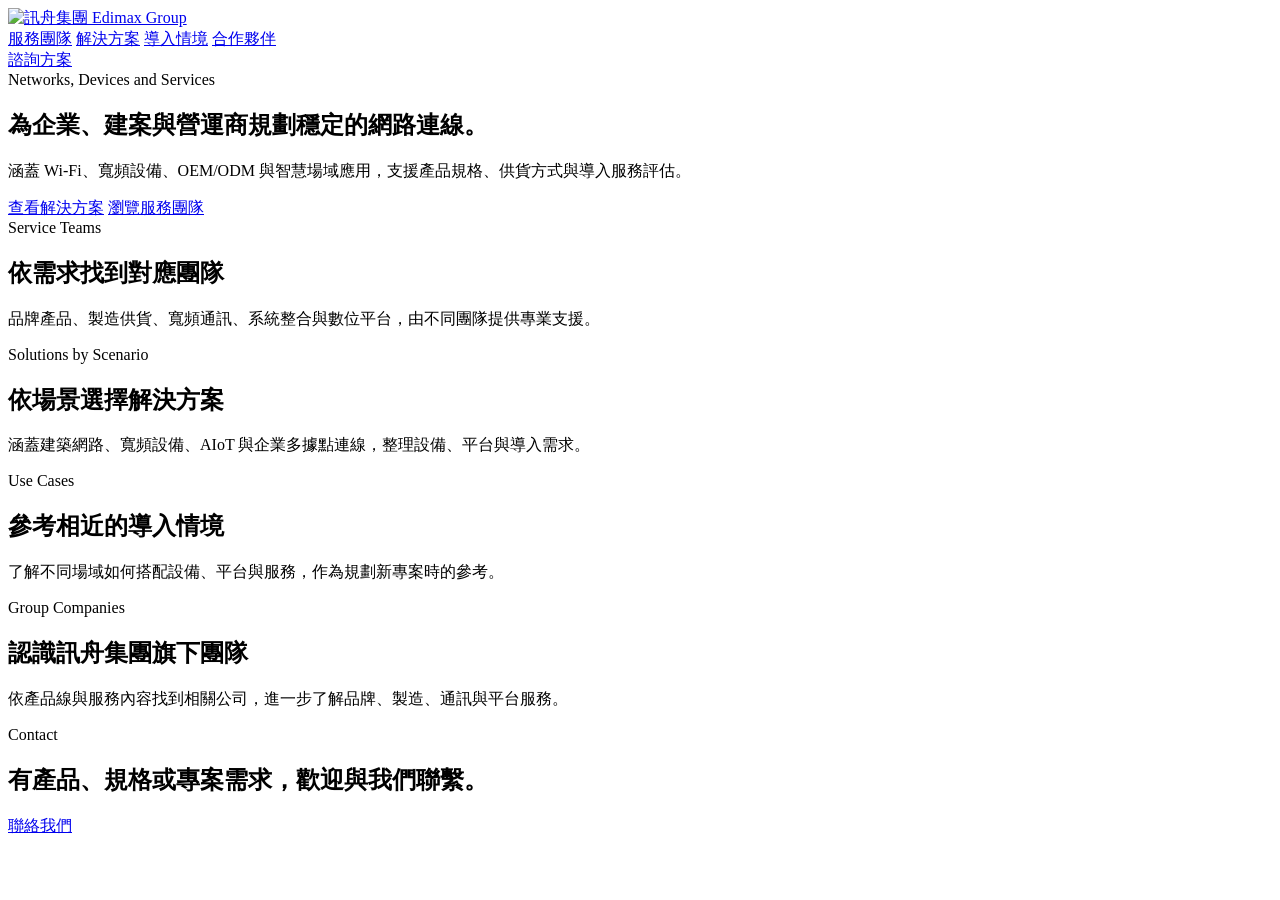
==== index.html @ 0be567de "Deploy completed group website" ====
<!doctype html>
<html lang="zh-Hant">
  <head>
    <meta charset="UTF-8" />
    <meta name="viewport" content="width=device-width, initial-scale=1.0" />
    <title>Edimax Group | 集團解決方案入口網站</title>
    <link rel="preconnect" href="https://fonts.googleapis.com" />
    <link rel="preconnect" href="https://fonts.gstatic.com" crossorigin />
    <link
      href="https://fonts.googleapis.com/css2?family=Inter:wght@400;500;600;700;800&family=Noto+Sans+TC:wght@400;500;600;700;800&display=swap"
      rel="stylesheet"
    />
    <link rel="stylesheet" href="styles.css" />
  </head>
  <body>
    <header class="site-header">
      <a class="brand" href="#top" aria-label="Edimax Group">
        <img src="logo/group logo.png" alt="訊舟集團 Edimax Group" />
      </a>
      <nav class="main-nav" aria-label="主要導覽">
        <a href="#matrix">服務團隊</a>
        <a href="#solutions">解決方案</a>
        <a href="#cases">導入情境</a>
        <a href="#companies">合作夥伴</a>
      </nav>
      <a class="header-action" href="#contact">諮詢方案</a>
    </header>
    <a class="secret-admin-link" href="admin.html" aria-label="前往後台管理系統" title="後台管理"></a>

    <main id="top">
      <section class="hero">
        <div class="hero-copy">
          <span class="eyebrow">Networks, Devices and Services</span>
          <h1>為企業、建案與營運商規劃穩定的網路連線。</h1>
          <p>
            涵蓋 Wi-Fi、寬頻設備、OEM/ODM 與智慧場域應用，支援產品規格、供貨方式與導入服務評估。
          </p>
          <div class="hero-actions">
            <a class="primary-button" href="#solutions">查看解決方案</a>
            <a class="secondary-button" href="#matrix">瀏覽服務團隊</a>
          </div>
        </div>
      </section>

      <section id="matrix" class="section">
        <div class="section-heading compact">
          <span class="eyebrow">Service Teams</span>
          <h2>依需求找到對應團隊</h2>
          <p>品牌產品、製造供貨、寬頻通訊、系統整合與數位平台，由不同團隊提供專業支援。</p>
        </div>
        <div id="companyMatrix" class="matrix-grid" aria-live="polite"></div>
      </section>

      <section id="solutions" class="section muted">
        <div class="section-heading compact">
          <span class="eyebrow">Solutions by Scenario</span>
          <h2>依場景選擇解決方案</h2>
          <p>涵蓋建築網路、寬頻設備、AIoT 與企業多據點連線，整理設備、平台與導入需求。</p>
        </div>
        <div id="solutionGrid" class="solution-grid" aria-live="polite"></div>
      </section>

      <section id="cases" class="section">
        <div class="section-heading compact">
          <span class="eyebrow">Use Cases</span>
          <h2>參考相近的導入情境</h2>
          <p>了解不同場域如何搭配設備、平台與服務，作為規劃新專案時的參考。</p>
        </div>
        <div id="caseLayout" class="case-layout" aria-live="polite"></div>
      </section>

      <section id="companies" class="section muted">
        <div class="section-heading compact">
          <span class="eyebrow">Group Companies</span>
          <h2>認識訊舟集團旗下團隊</h2>
          <p>依產品線與服務內容找到相關公司，進一步了解品牌、製造、通訊與平台服務。</p>
        </div>
        <div id="companyLinks" class="company-links" aria-live="polite"></div>
      </section>

      <section id="contact" class="contact-band">
        <div>
          <span class="eyebrow">Contact</span>
          <h2>有產品、規格或專案需求，歡迎與我們聯繫。</h2>
        </div>
        <a class="primary-button" href="mailto:contact@example.com">聯絡我們</a>
      </section>
    </main>

    <script src="cms-data.js"></script>
    <script src="cms-store.js"></script>
    <script src="script.js"></script>
  </body>
</html>
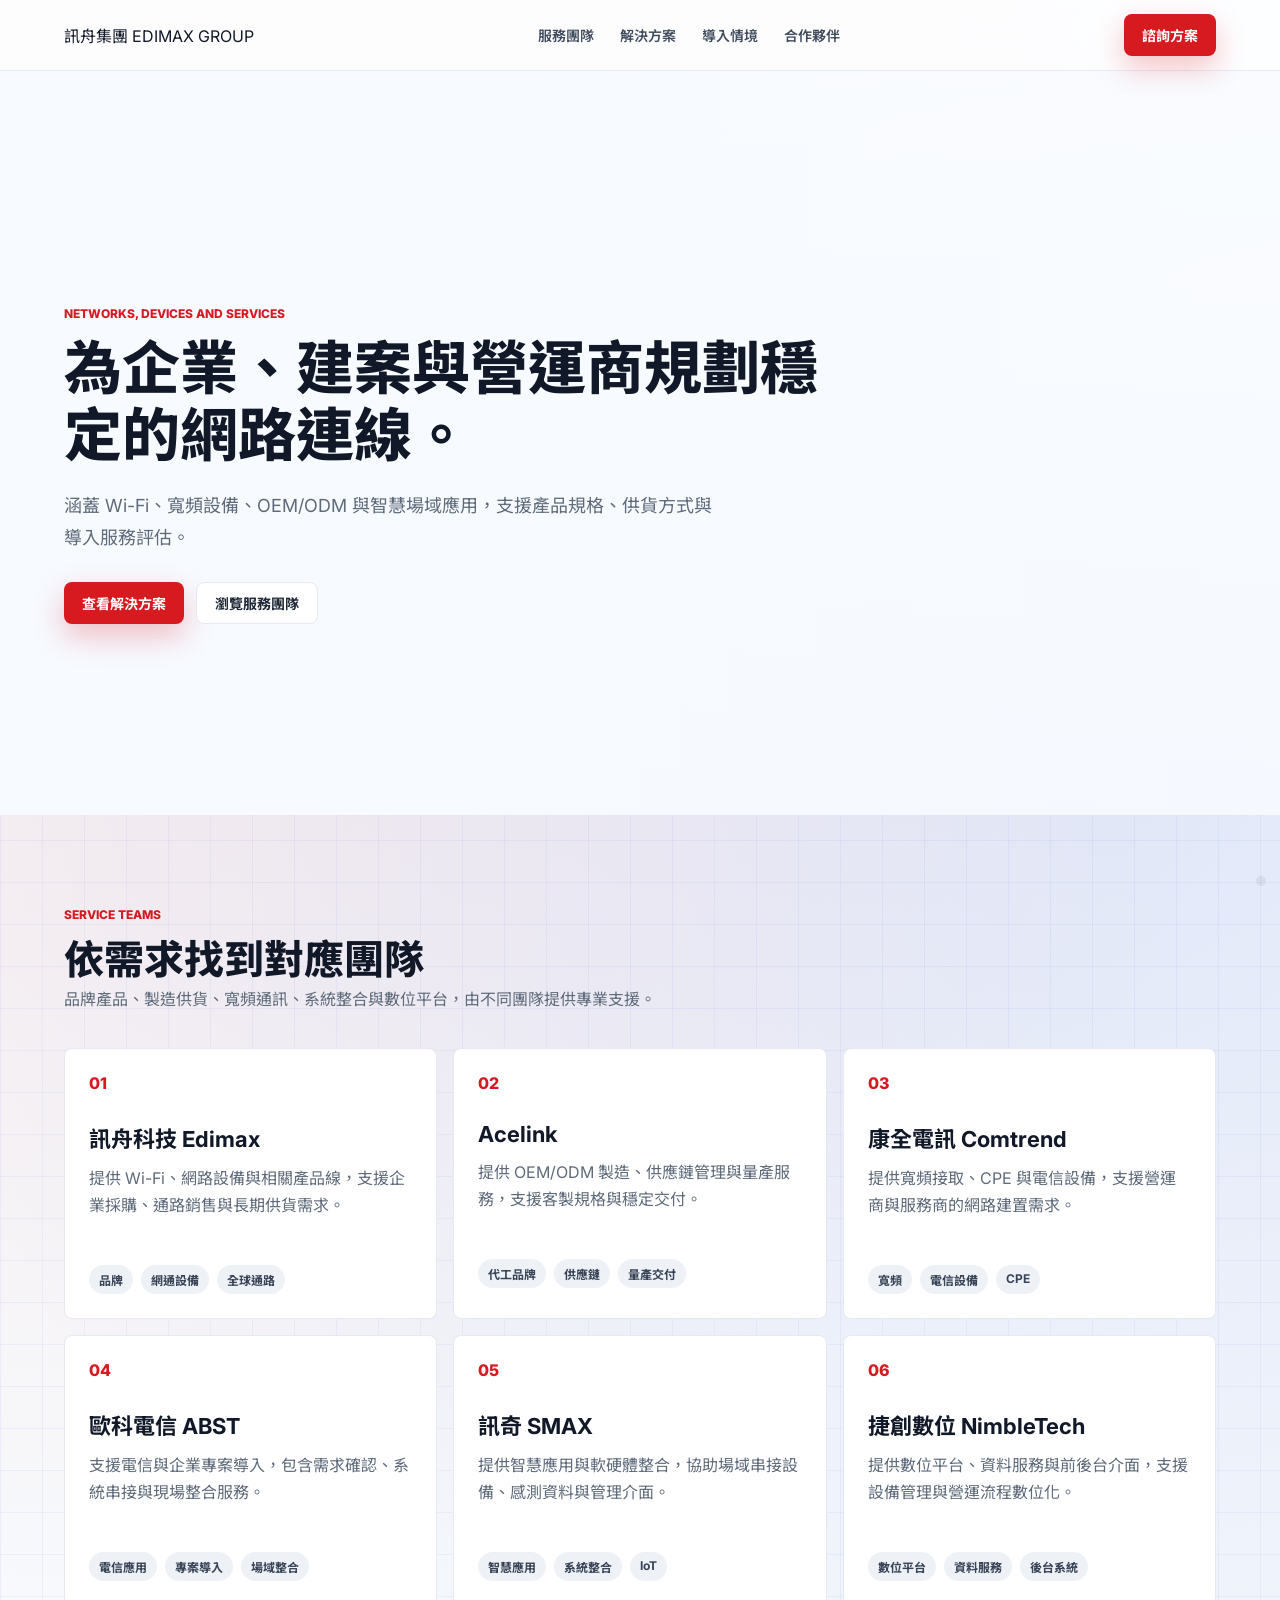
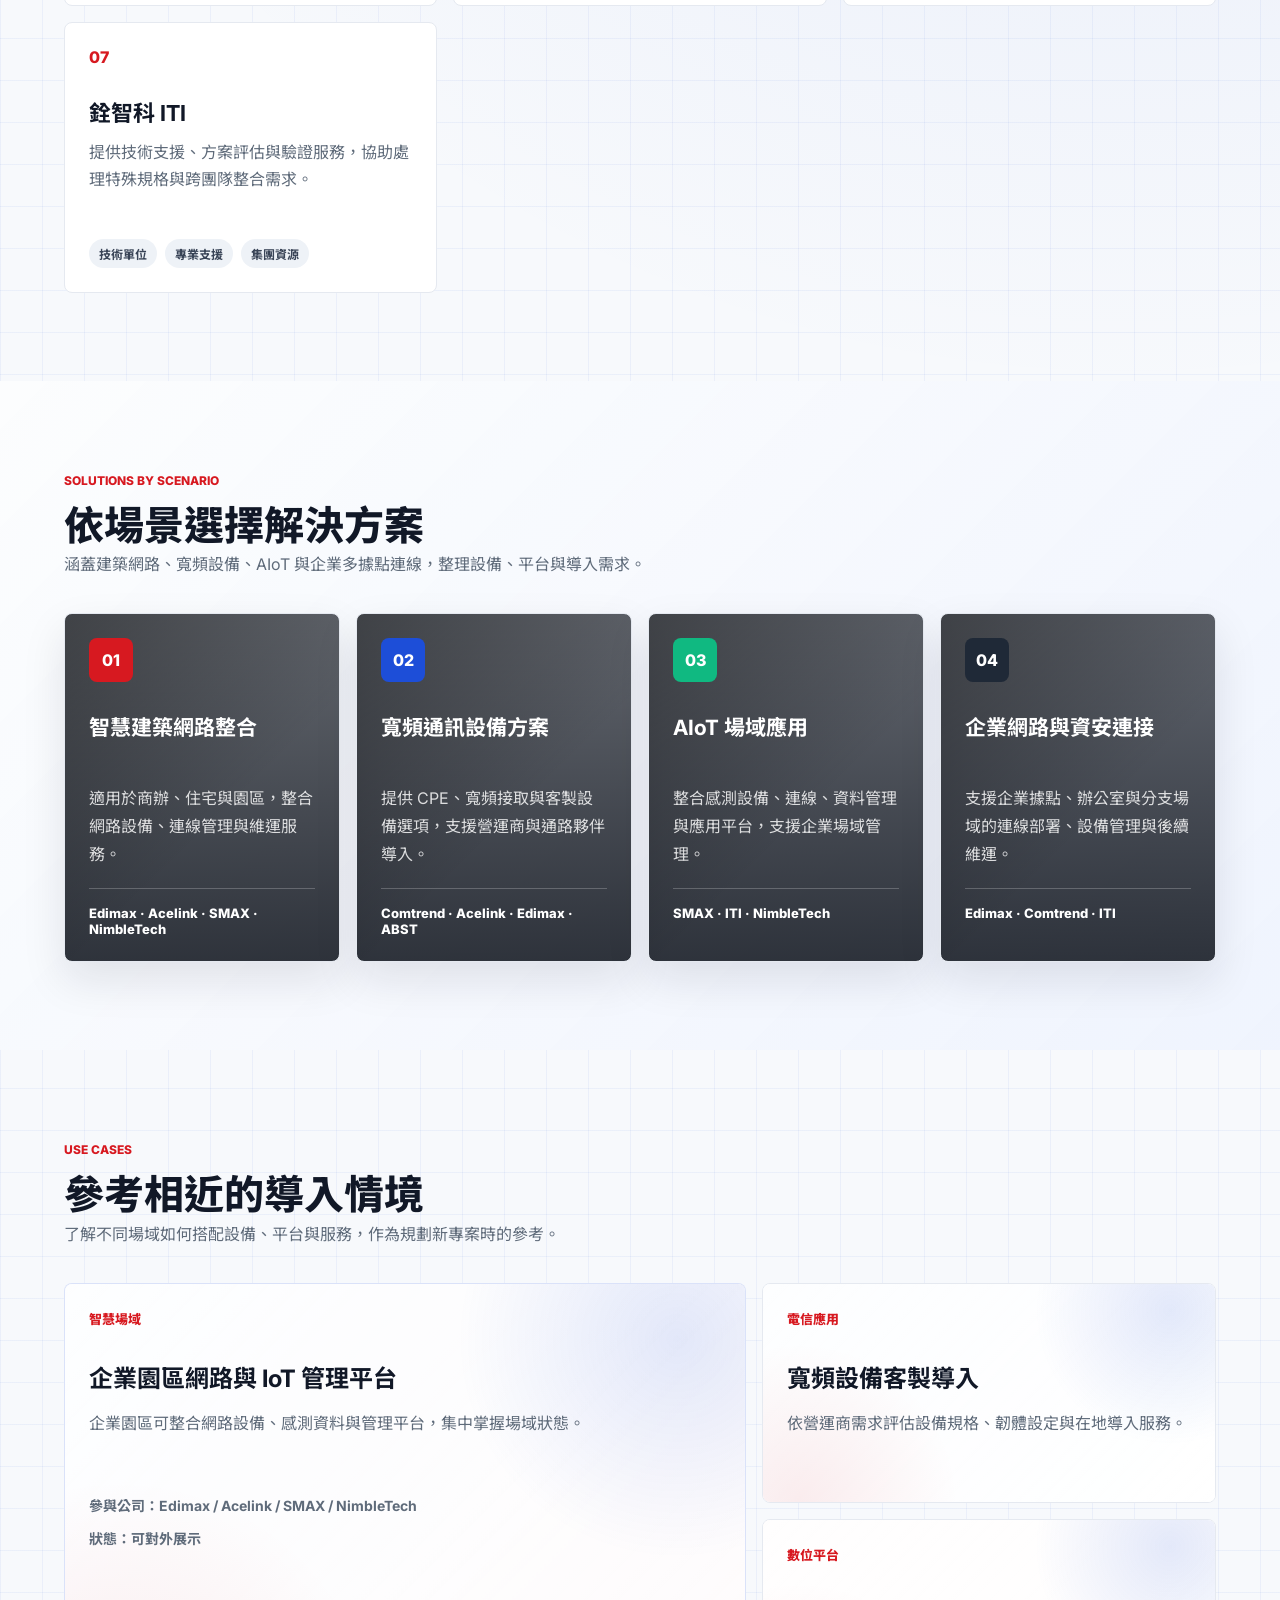
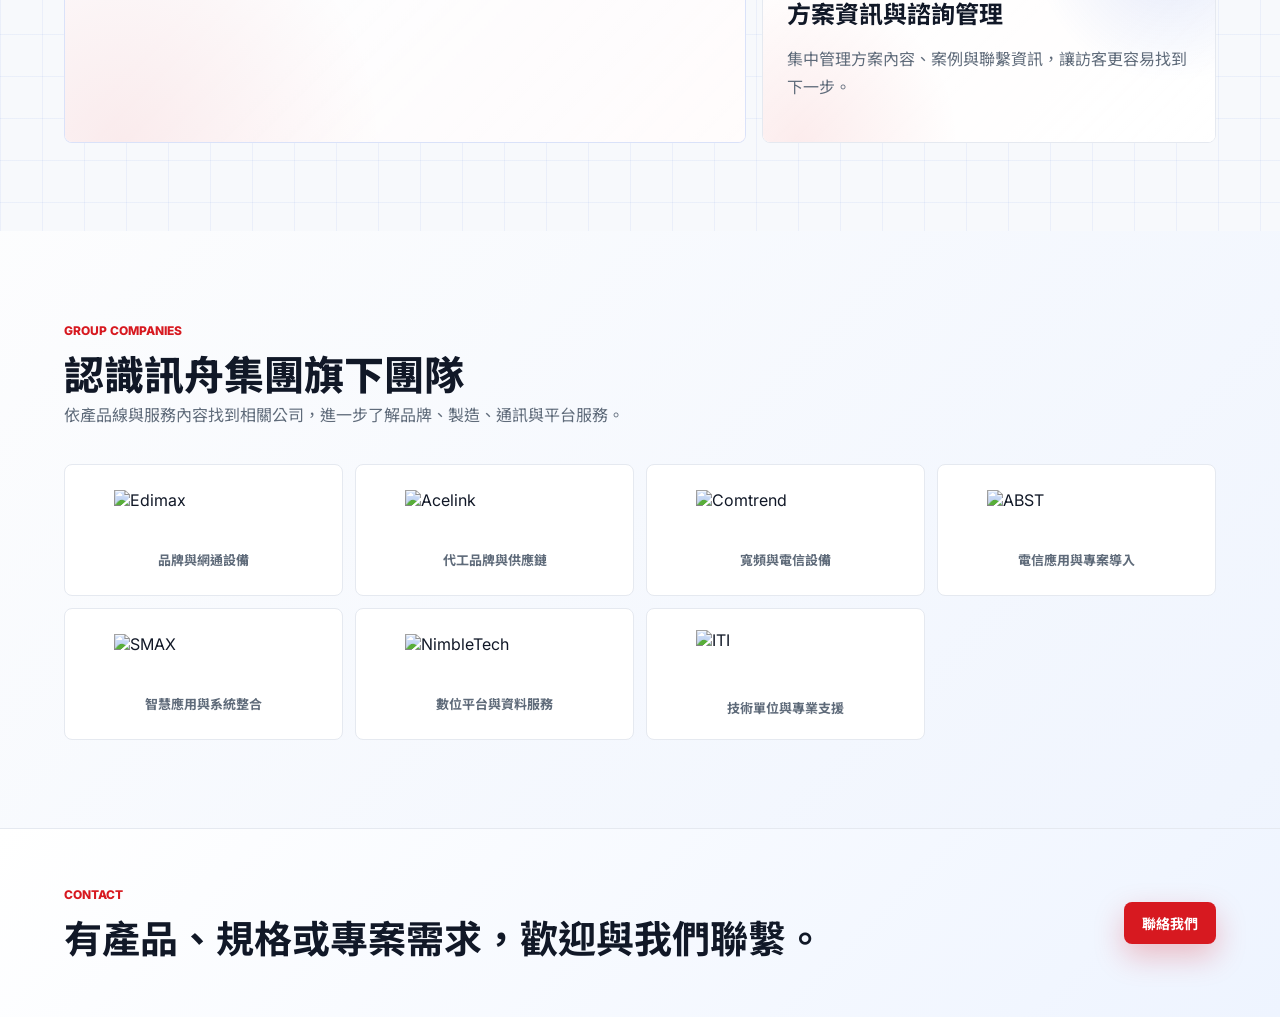
==== commit d5a84050: "Prepare static site for GitHub Pages display" ====
--- a/index.html
+++ b/index.html
@@ -15,7 +15,8 @@
   <body>
     <header class="site-header">
       <a class="brand" href="#top" aria-label="Edimax Group">
-        <img src="logo/group logo.png" alt="訊舟集團 Edimax Group" />
+        <span class="brand-mark">訊舟集團</span>
+        <span class="brand-submark">EDIMAX GROUP</span>
       </a>
       <nav class="main-nav" aria-label="主要導覽">
         <a href="#matrix">服務團隊</a>
--- a/styles.css
+++ b/styles.css
@@ -0,0 +1 @@
+:root{--brand-red:#d71920;--brand-red-dark:#a40f18;--ink:#111827;--muted:#5f6b7a;--line:#e5e9f0;--soft:#f5f7fa;--blue:#1d4ed8;--green:#10b981;--panel:#fff;--deep:#1f2937;--shadow:0 20px 60px rgba(17,24,39,.08);--grid-line:rgba(29,78,216,.055);--hero-image:linear-gradient(135deg,#eff6ff,#fff)}*{box-sizing:border-box}html{scroll-behavior:smooth}body{margin:0;color:var(--ink);background:linear-gradient(var(--grid-line) 1px,transparent 1px),linear-gradient(90deg,var(--grid-line) 1px,transparent 1px),radial-gradient(circle at 10% 10%,rgba(215,25,32,.08),transparent 30%),radial-gradient(circle at 88% 18%,rgba(29,78,216,.1),transparent 34%),#f7f9fc;background-size:42px 42px,42px 42px,auto,auto,auto;font-family:Inter,"Noto Sans TC",sans-serif;letter-spacing:0}a{color:inherit;text-decoration:none}.site-header{position:sticky;top:0;z-index:20;display:grid;grid-template-columns:auto 1fr auto;gap:28px;align-items:center;padding:14px clamp(20px,5vw,72px);border-bottom:1px solid rgba(229,233,240,.9);background:rgba(255,255,255,.88);backdrop-filter:blur(18px)}.brand img{display:block;width:180px;height:54px;object-fit:contain;object-position:left center}.main-nav{display:flex;justify-content:center;gap:26px;font-size:14px;font-weight:600;color:#3f4b5c}.main-nav a{padding:8px 0}.main-nav a:hover{color:var(--brand-red)}.header-action,.primary-button,.secondary-button{display:inline-flex;align-items:center;justify-content:center;min-height:42px;padding:0 18px;border-radius:8px;font-weight:700;font-size:14px;white-space:nowrap}.header-action,.primary-button{color:#fff;background:var(--brand-red);box-shadow:0 12px 30px rgba(215,25,32,.26)}.secondary-button{color:var(--deep);border:1px solid var(--line);background:#fff}.secret-admin-link{position:fixed;right:14px;bottom:14px;z-index:30;width:10px;height:10px;border-radius:50%;background:rgba(95,107,122,.24);opacity:.45}.secret-admin-link:hover,.secret-admin-link:focus-visible{background:var(--brand-red);opacity:1;transform:scale(1.7)}.hero{position:relative;isolation:isolate;overflow:hidden;display:grid;grid-template-columns:minmax(0,1fr);align-items:center;min-height:calc(92vh - 84px);padding:clamp(50px,7vw,88px) clamp(20px,5vw,72px) 48px;background:linear-gradient(90deg,rgba(247,250,255,.98) 0%,rgba(247,250,255,.94) 46%,rgba(247,250,255,.78) 72%,rgba(247,250,255,.66) 100%),linear-gradient(180deg,rgba(255,255,255,.84) 0%,rgba(238,246,255,.78) 100%),var(--hero-image);background-position:center;background-size:cover}.hero-copy{max-width:760px}.eyebrow{display:inline-flex;margin-bottom:14px;color:var(--brand-red);font-size:12px;font-weight:800;text-transform:uppercase}h1,h2,h3,p{margin-top:0}h1{max-width:760px;margin-bottom:20px;font-size:clamp(36px,4.8vw,58px);line-height:1.16;font-weight:800}.hero p{max-width:660px;margin-bottom:28px;color:var(--muted);font-size:18px;line-height:1.78}.hero-actions{display:flex;flex-wrap:wrap;gap:12px}.section{padding:88px clamp(20px,5vw,72px)}.section.muted{background:linear-gradient(135deg,rgba(255,255,255,.72),rgba(238,244,255,.8)),var(--soft)}.section-heading{margin-bottom:34px}.section-heading.compact{max-width:760px}.section-heading h2{margin-bottom:0;font-size:clamp(28px,3.2vw,40px);line-height:1.22;font-weight:800}.section-heading p{margin-bottom:0;color:var(--muted);font-size:16px;line-height:1.8}.matrix-grid{display:grid;grid-template-columns:repeat(3,minmax(0,1fr));gap:16px}.company-card,.solution-card,.case-card{border:1px solid var(--line);border-radius:8px;background:var(--panel)}.company-card{min-height:265px;padding:24px}.company-index{display:block;margin-bottom:28px;color:var(--brand-red);font-weight:800}.company-card h3{margin-bottom:12px;font-size:22px}.company-card p{min-height:84px;color:var(--muted);line-height:1.7}.tag-row{display:flex;flex-wrap:wrap;gap:8px}.tag-row span{padding:6px 10px;border-radius:999px;color:#394457;background:#eef2f7;font-size:12px;font-weight:700}.solution-grid{display:grid;grid-template-columns:repeat(4,minmax(0,1fr));gap:16px;margin-top:32px}.solution-card{position:relative;isolation:isolate;overflow:hidden;min-height:300px;padding:24px;color:#fff;background:linear-gradient(180deg,rgba(8,13,22,.62),rgba(8,13,22,.84)),var(--solution-image,linear-gradient(135deg,#111827,#374151));background-position:center;background-size:cover;box-shadow:0 18px 44px rgba(17,24,39,.1)}.solution-card::after{position:absolute;inset:0;z-index:-1;background:linear-gradient(135deg,rgba(0,0,0,.36),transparent 58%);content:""}.solution-card>*{position:relative;z-index:1}.solution-icon{display:inline-flex;align-items:center;justify-content:center;width:44px;height:44px;margin-bottom:32px;border-radius:8px;color:#fff;background:var(--brand-red);font-weight:800}.solution-icon.blue{background:var(--blue)}.solution-icon.green{background:var(--green)}.solution-icon.dark{background:var(--deep)}.solution-card h3{min-height:58px;margin-bottom:12px;font-size:21px;line-height:1.35}.solution-card p{color:rgba(255,255,255,.82);line-height:1.75}.participants{margin-top:20px;padding-top:16px;border-top:1px solid rgba(255,255,255,.22);color:#fff;font-size:13px;font-weight:800}.case-layout{display:grid;grid-template-columns:1.2fr .8fr;gap:16px;margin-top:32px}.case-card{position:relative;overflow:hidden;min-height:220px;padding:24px;background:#fff}.case-card.large{min-height:360px;border-color:rgba(29,78,216,.16)}.case-with-bg::before{position:absolute;inset:0;background:linear-gradient(135deg,rgba(255,255,255,.9),rgba(255,255,255,.76)),var(--case-image,linear-gradient(135deg,#fff,#eef4ff));background-position:center;background-size:cover;content:""}.case-with-bg::after{position:absolute;inset:0;background:radial-gradient(circle at 90% 12%,rgba(29,78,216,.12),transparent 30%),radial-gradient(circle at 8% 100%,rgba(215,25,32,.08),transparent 34%);content:""}.case-content{position:relative;z-index:1}.case-type{display:inline-flex;margin-bottom:36px;color:var(--brand-red);font-size:13px;font-weight:800}.case-card h3{margin-bottom:14px;font-size:24px;line-height:1.28}.case-card p,.large .case-meta{color:var(--muted);line-height:1.8}.case-meta{display:grid;gap:8px;margin-top:56px;font-size:14px;font-weight:700}.case-stack{display:grid;gap:16px}.company-links{display:grid;grid-template-columns:repeat(4,minmax(0,1fr));gap:12px;margin-top:30px}.company-links>a,.company-links>span{display:flex;flex-direction:column;align-items:center;justify-content:center;gap:12px;min-height:132px;padding:18px 12px;border:1px solid var(--line);border-radius:8px;background:#fff}.company-links a:hover{border-color:rgba(215,25,32,.35);box-shadow:0 16px 42px rgba(17,24,39,.08)}.company-links small{color:var(--muted);font-size:13px;font-weight:700;text-align:center}.brand-logo{display:block;width:min(180px,82%);height:48px;object-fit:contain}.logo-iti{height:56px}.admin-section{background:#fff}.admin-shell{display:grid;grid-template-columns:210px 1fr;overflow:hidden;margin-top:30px;border:1px solid var(--line);border-radius:8px;box-shadow:var(--shadow)}.admin-menu{display:grid;align-content:start;gap:8px;padding:20px;border-right:1px solid var(--line);background:linear-gradient(180deg,#fff,#f8fafc)}.admin-menu strong{margin-bottom:18px;font-size:24px}.admin-menu button{padding:11px 12px;border:0;border-radius:8px;color:#5f6b7a;background:transparent;font-family:inherit;font-size:14px;font-weight:700;text-align:left;cursor:pointer}.admin-menu button.active{color:var(--brand-red);background:#fff1f2}.admin-main{min-width:0;padding:22px;background:#f8fafc}.admin-topbar{display:flex;justify-content:space-between;gap:14px;align-items:center;margin-bottom:18px}.admin-topbar strong,.admin-topbar span{display:block}.admin-topbar span{margin-top:4px;color:var(--muted);font-size:14px}.admin-topbar button,.form-actions button,.row-actions button{min-height:40px;padding:0 16px;border:0;border-radius:8px;color:#fff;background:var(--brand-red);font-family:inherit;font-weight:800;cursor:pointer}.admin-workspace{display:grid;grid-template-columns:minmax(290px,.42fr) minmax(0,.58fr);gap:18px;align-items:start}.admin-form{padding:18px;border:1px solid var(--line);border-radius:8px;background:#fff}.form-grid{display:grid;grid-template-columns:repeat(2,minmax(0,1fr));gap:14px}.form-grid label{display:grid;gap:7px;color:#4b5565;font-size:13px;font-weight:800}.form-grid label[hidden]{display:none}.form-grid .wide{grid-column:1/-1}.form-grid input,.form-grid select,.form-grid textarea{width:100%;min-height:40px;padding:9px 11px;border:1px solid var(--line);border-radius:8px;color:var(--ink);background:#fff;font:inherit;font-size:14px}.form-grid textarea{resize:vertical;line-height:1.6}.checkbox-line{display:flex!important;grid-column:1/-1;align-items:center;gap:9px!important}.checkbox-line input{width:18px;min-height:18px}.form-message{min-height:22px;margin-top:12px;color:var(--muted);font-size:13px;font-weight:700}.form-message[data-type=success]{color:#047857}.form-message[data-type=error]{color:var(--brand-red)}.form-actions,.row-actions{display:flex;flex-wrap:wrap;gap:10px;margin-top:14px}.form-actions .ghost-button,.row-actions button{color:var(--deep);border:1px solid var(--line);background:#fff}.admin-table{overflow:hidden;border:1px solid var(--line);border-radius:8px;background:#fff}.admin-row{display:grid;grid-template-columns:1.25fr .9fr .52fr .78fr;gap:14px;align-items:center;min-height:64px;padding:12px 18px;border-bottom:1px solid var(--line);color:#4b5565;font-size:14px}.admin-row strong,.admin-row small{display:block}.admin-row small{overflow:hidden;margin-top:4px;color:var(--muted);font-size:12px;line-height:1.5}.admin-row.header{min-height:44px;color:#748094;background:#f8fafc;font-size:12px;font-weight:800}.status{display:inline-flex;justify-content:center;width:fit-content;padding:5px 10px;border-radius:999px;font-size:12px;font-weight:800}.status.published{color:#047857;background:#d1fae5}.status.draft{color:#92400e;background:#fef3c7}.row-actions{margin-top:0}.row-actions button{min-height:34px;padding:0 11px;font-size:12px}.empty-state{padding:24px;border:1px dashed var(--line);border-radius:8px;color:var(--muted);background:#fff;font-weight:700}.contact-band{display:flex;justify-content:space-between;gap:24px;align-items:center;padding:54px clamp(20px,5vw,72px);border-top:1px solid var(--line);background:linear-gradient(135deg,#fff,#eef4ff)}.contact-band h2{max-width:780px;margin-bottom:0;font-size:clamp(26px,3.2vw,38px);line-height:1.25}@media(max-width:1100px){.site-header{grid-template-columns:1fr auto}.main-nav{display:none}.hero,.case-layout{grid-template-columns:1fr}.solution-grid,.matrix-grid{grid-template-columns:repeat(2,minmax(0,1fr))}.company-links{grid-template-columns:repeat(2,minmax(0,1fr))}}@media(max-width:720px){.site-header{position:static;padding:12px 16px}.brand img{width:148px;height:45px}.header-action{min-height:38px;padding:0 12px;font-size:12px}.hero{min-height:auto;padding:44px 16px 34px}h1{font-size:34px}.hero p{font-size:16px}.solution-grid,.matrix-grid,.company-links,.admin-shell,.admin-row,.admin-workspace,.form-grid{grid-template-columns:1fr}.company-card,.solution-card{min-height:auto}.section{padding:62px 16px}.company-card p,.solution-card h3{min-height:0}.admin-menu{grid-template-columns:repeat(2,minmax(0,1fr))}.admin-menu strong{grid-column:1/-1}.admin-row{align-items:start;padding:14px}.admin-row.header{display:none}.contact-band{display:grid;padding:44px 16px}}
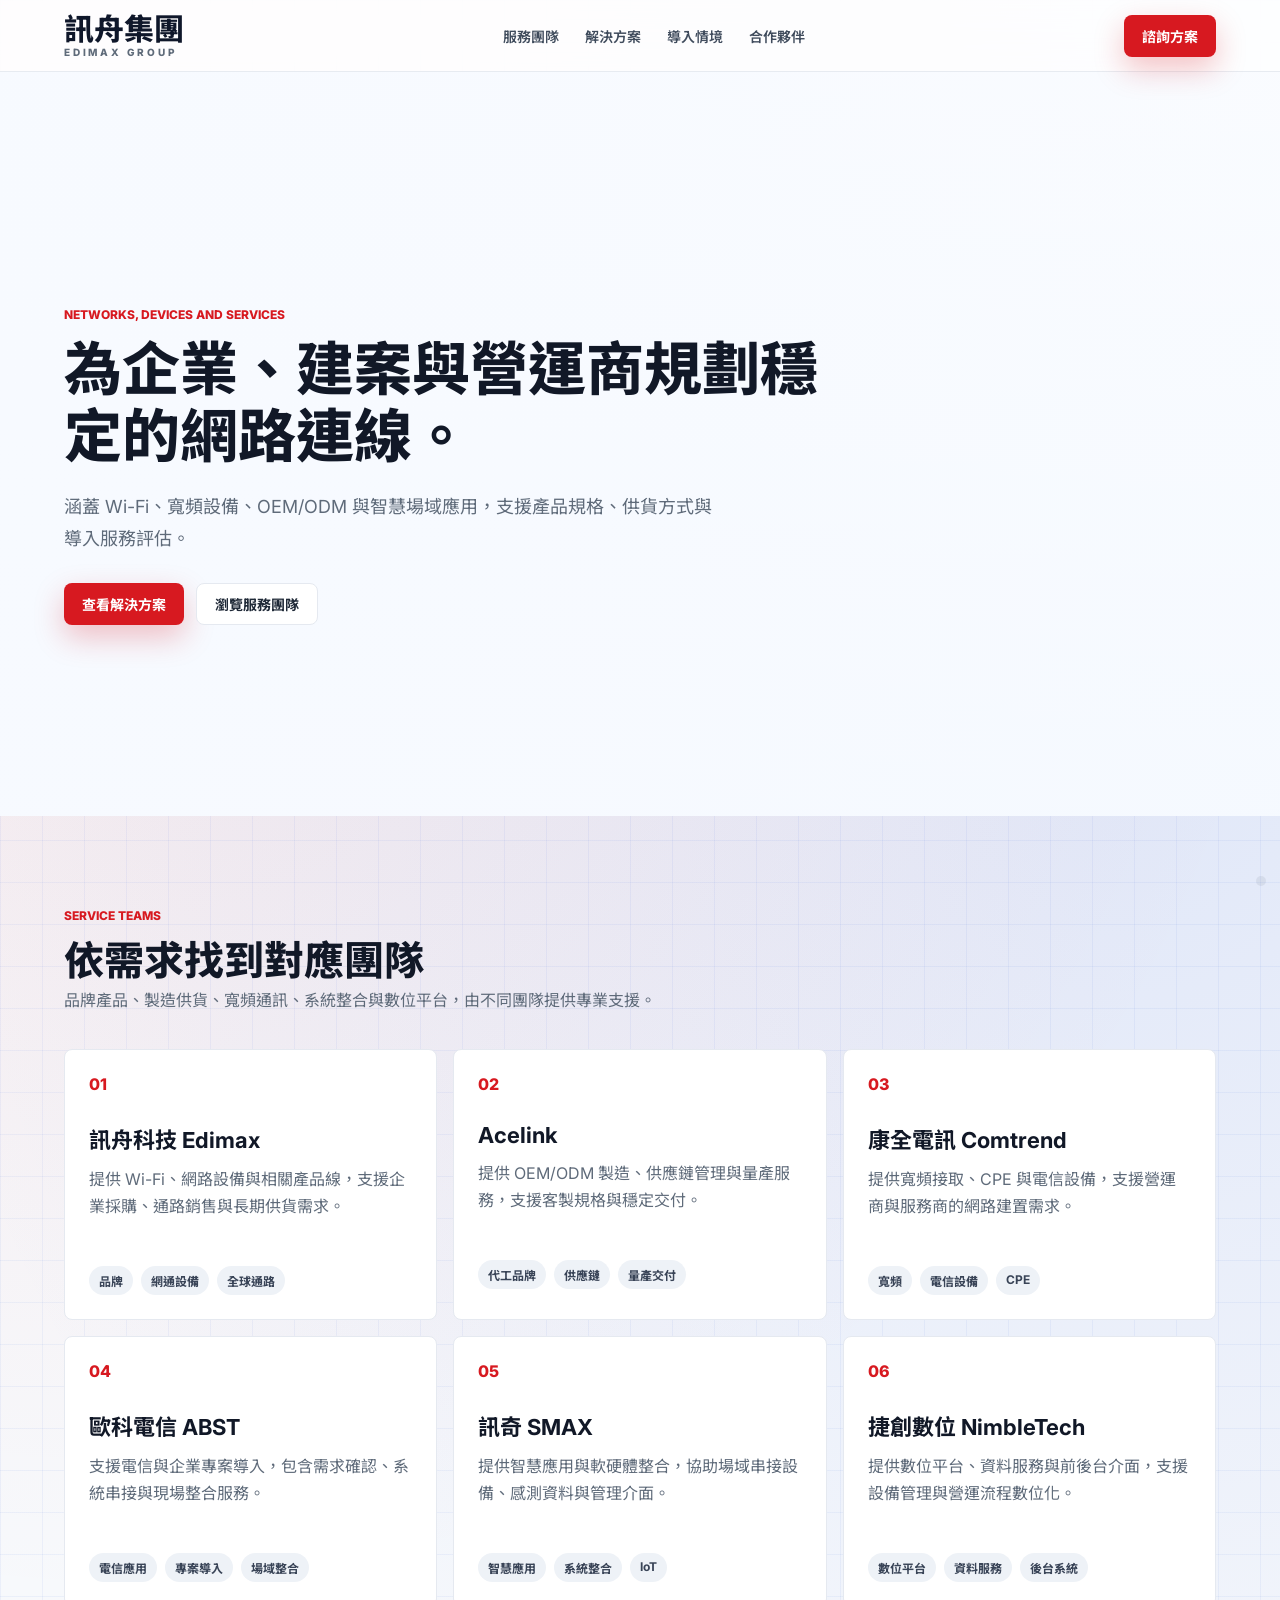
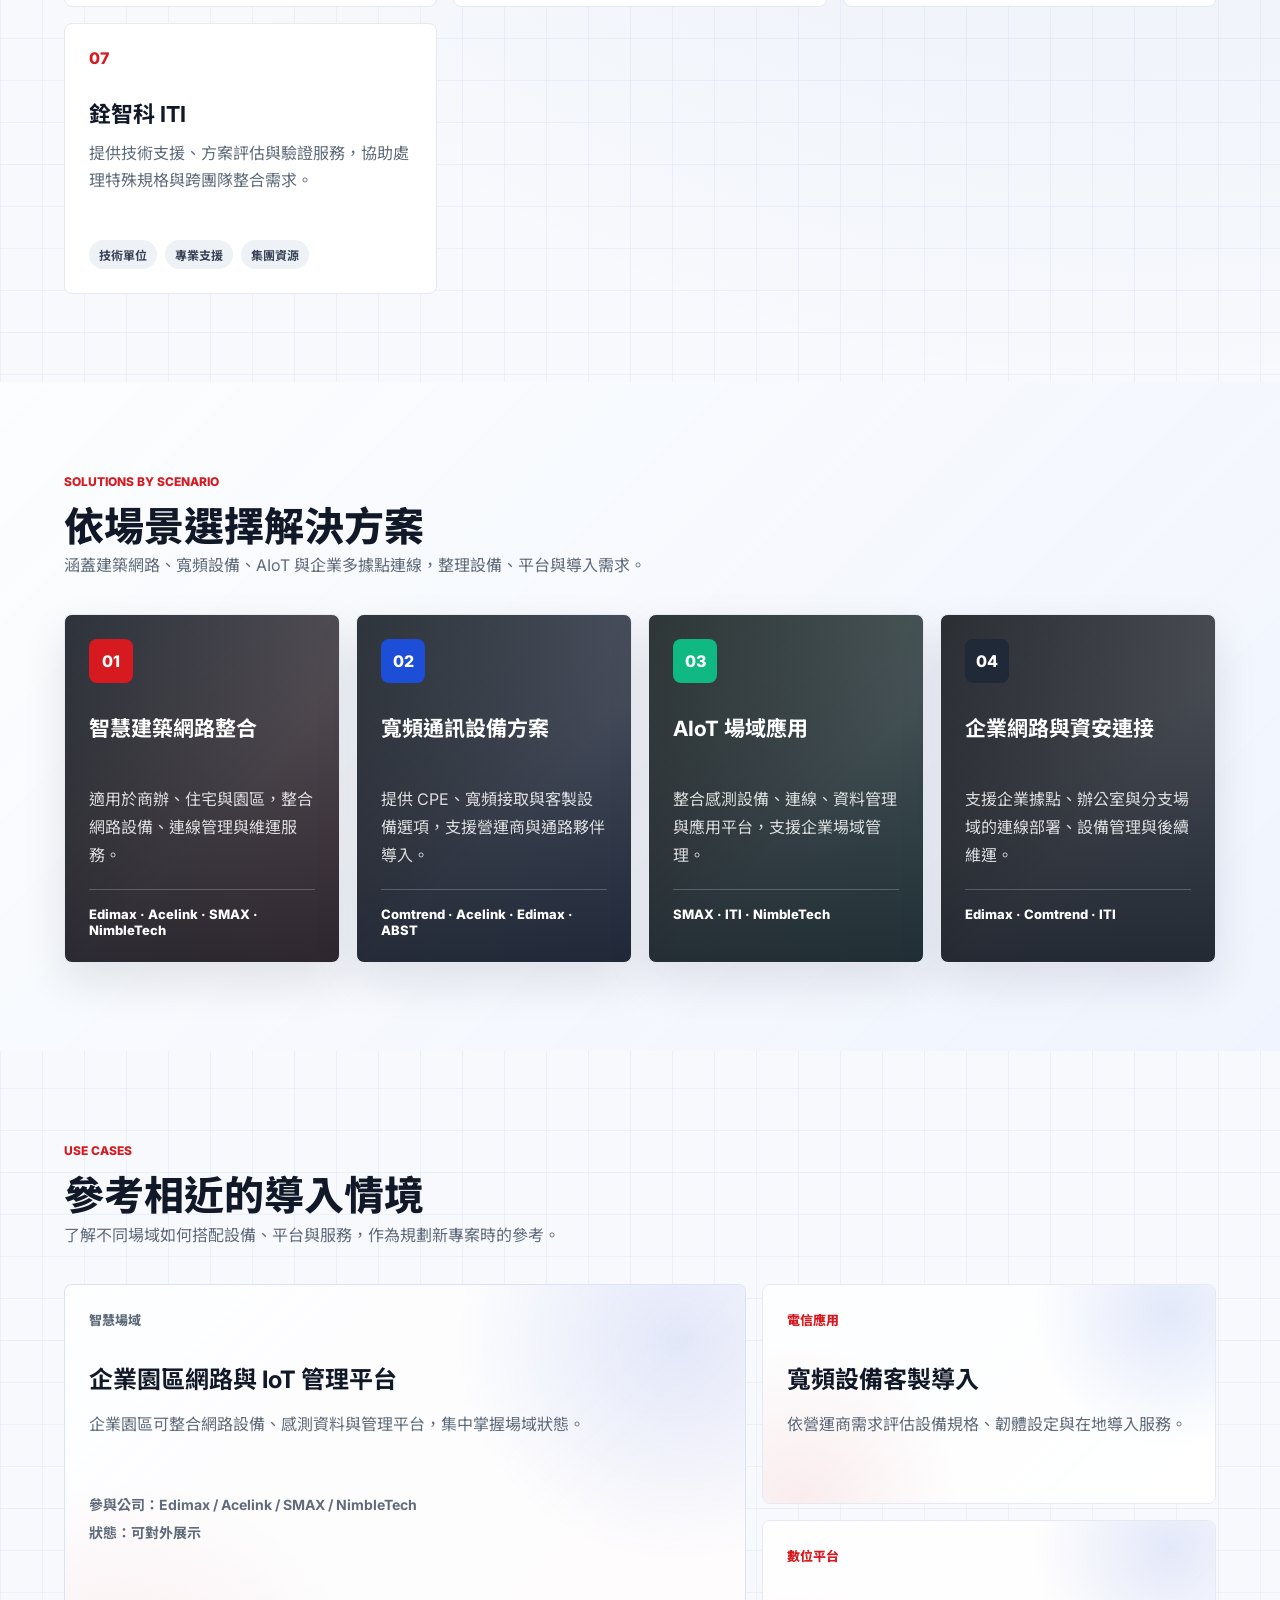
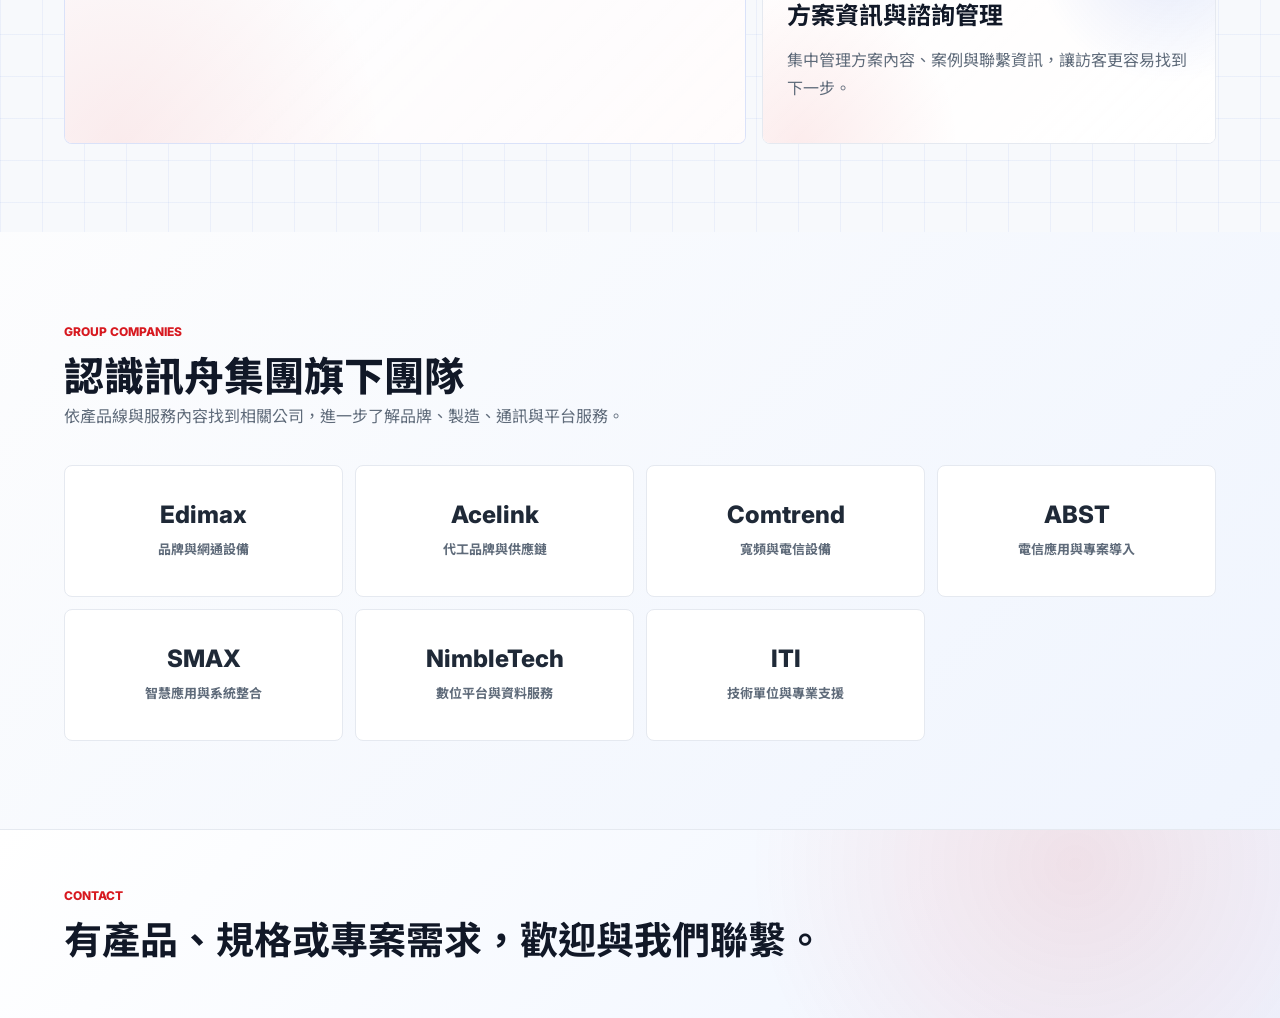
==== commit 686e3b04: "Render managed contact emails on public site" ====
--- a/index.html
+++ b/index.html
@@ -84,11 +84,12 @@
           <span class="eyebrow">Contact</span>
           <h2>有產品、規格或專案需求，歡迎與我們聯繫。</h2>
         </div>
-        <a class="primary-button" href="mailto:contact@example.com">聯絡我們</a>
+        <div id="contactLinks" class="contact-links" aria-live="polite"></div>
       </section>
     </main>
 
     <script src="cms-data.js"></script>
+    <script src="cms-contacts-data.js"></script>
     <script src="cms-store.js"></script>
     <script src="script.js"></script>
   </body>
--- a/styles.css
+++ b/styles.css
@@ -1 +1,941 @@
-:root{--brand-red:#d71920;--brand-red-dark:#a40f18;--ink:#111827;--muted:#5f6b7a;--line:#e5e9f0;--soft:#f5f7fa;--blue:#1d4ed8;--green:#10b981;--panel:#fff;--deep:#1f2937;--shadow:0 20px 60px rgba(17,24,39,.08);--grid-line:rgba(29,78,216,.055);--hero-image:linear-gradient(135deg,#eff6ff,#fff)}*{box-sizing:border-box}html{scroll-behavior:smooth}body{margin:0;color:var(--ink);background:linear-gradient(var(--grid-line) 1px,transparent 1px),linear-gradient(90deg,var(--grid-line) 1px,transparent 1px),radial-gradient(circle at 10% 10%,rgba(215,25,32,.08),transparent 30%),radial-gradient(circle at 88% 18%,rgba(29,78,216,.1),transparent 34%),#f7f9fc;background-size:42px 42px,42px 42px,auto,auto,auto;font-family:Inter,"Noto Sans TC",sans-serif;letter-spacing:0}a{color:inherit;text-decoration:none}.site-header{position:sticky;top:0;z-index:20;display:grid;grid-template-columns:auto 1fr auto;gap:28px;align-items:center;padding:14px clamp(20px,5vw,72px);border-bottom:1px solid rgba(229,233,240,.9);background:rgba(255,255,255,.88);backdrop-filter:blur(18px)}.brand img{display:block;width:180px;height:54px;object-fit:contain;object-position:left center}.main-nav{display:flex;justify-content:center;gap:26px;font-size:14px;font-weight:600;color:#3f4b5c}.main-nav a{padding:8px 0}.main-nav a:hover{color:var(--brand-red)}.header-action,.primary-button,.secondary-button{display:inline-flex;align-items:center;justify-content:center;min-height:42px;padding:0 18px;border-radius:8px;font-weight:700;font-size:14px;white-space:nowrap}.header-action,.primary-button{color:#fff;background:var(--brand-red);box-shadow:0 12px 30px rgba(215,25,32,.26)}.secondary-button{color:var(--deep);border:1px solid var(--line);background:#fff}.secret-admin-link{position:fixed;right:14px;bottom:14px;z-index:30;width:10px;height:10px;border-radius:50%;background:rgba(95,107,122,.24);opacity:.45}.secret-admin-link:hover,.secret-admin-link:focus-visible{background:var(--brand-red);opacity:1;transform:scale(1.7)}.hero{position:relative;isolation:isolate;overflow:hidden;display:grid;grid-template-columns:minmax(0,1fr);align-items:center;min-height:calc(92vh - 84px);padding:clamp(50px,7vw,88px) clamp(20px,5vw,72px) 48px;background:linear-gradient(90deg,rgba(247,250,255,.98) 0%,rgba(247,250,255,.94) 46%,rgba(247,250,255,.78) 72%,rgba(247,250,255,.66) 100%),linear-gradient(180deg,rgba(255,255,255,.84) 0%,rgba(238,246,255,.78) 100%),var(--hero-image);background-position:center;background-size:cover}.hero-copy{max-width:760px}.eyebrow{display:inline-flex;margin-bottom:14px;color:var(--brand-red);font-size:12px;font-weight:800;text-transform:uppercase}h1,h2,h3,p{margin-top:0}h1{max-width:760px;margin-bottom:20px;font-size:clamp(36px,4.8vw,58px);line-height:1.16;font-weight:800}.hero p{max-width:660px;margin-bottom:28px;color:var(--muted);font-size:18px;line-height:1.78}.hero-actions{display:flex;flex-wrap:wrap;gap:12px}.section{padding:88px clamp(20px,5vw,72px)}.section.muted{background:linear-gradient(135deg,rgba(255,255,255,.72),rgba(238,244,255,.8)),var(--soft)}.section-heading{margin-bottom:34px}.section-heading.compact{max-width:760px}.section-heading h2{margin-bottom:0;font-size:clamp(28px,3.2vw,40px);line-height:1.22;font-weight:800}.section-heading p{margin-bottom:0;color:var(--muted);font-size:16px;line-height:1.8}.matrix-grid{display:grid;grid-template-columns:repeat(3,minmax(0,1fr));gap:16px}.company-card,.solution-card,.case-card{border:1px solid var(--line);border-radius:8px;background:var(--panel)}.company-card{min-height:265px;padding:24px}.company-index{display:block;margin-bottom:28px;color:var(--brand-red);font-weight:800}.company-card h3{margin-bottom:12px;font-size:22px}.company-card p{min-height:84px;color:var(--muted);line-height:1.7}.tag-row{display:flex;flex-wrap:wrap;gap:8px}.tag-row span{padding:6px 10px;border-radius:999px;color:#394457;background:#eef2f7;font-size:12px;font-weight:700}.solution-grid{display:grid;grid-template-columns:repeat(4,minmax(0,1fr));gap:16px;margin-top:32px}.solution-card{position:relative;isolation:isolate;overflow:hidden;min-height:300px;padding:24px;color:#fff;background:linear-gradient(180deg,rgba(8,13,22,.62),rgba(8,13,22,.84)),var(--solution-image,linear-gradient(135deg,#111827,#374151));background-position:center;background-size:cover;box-shadow:0 18px 44px rgba(17,24,39,.1)}.solution-card::after{position:absolute;inset:0;z-index:-1;background:linear-gradient(135deg,rgba(0,0,0,.36),transparent 58%);content:""}.solution-card>*{position:relative;z-index:1}.solution-icon{display:inline-flex;align-items:center;justify-content:center;width:44px;height:44px;margin-bottom:32px;border-radius:8px;color:#fff;background:var(--brand-red);font-weight:800}.solution-icon.blue{background:var(--blue)}.solution-icon.green{background:var(--green)}.solution-icon.dark{background:var(--deep)}.solution-card h3{min-height:58px;margin-bottom:12px;font-size:21px;line-height:1.35}.solution-card p{color:rgba(255,255,255,.82);line-height:1.75}.participants{margin-top:20px;padding-top:16px;border-top:1px solid rgba(255,255,255,.22);color:#fff;font-size:13px;font-weight:800}.case-layout{display:grid;grid-template-columns:1.2fr .8fr;gap:16px;margin-top:32px}.case-card{position:relative;overflow:hidden;min-height:220px;padding:24px;background:#fff}.case-card.large{min-height:360px;border-color:rgba(29,78,216,.16)}.case-with-bg::before{position:absolute;inset:0;background:linear-gradient(135deg,rgba(255,255,255,.9),rgba(255,255,255,.76)),var(--case-image,linear-gradient(135deg,#fff,#eef4ff));background-position:center;background-size:cover;content:""}.case-with-bg::after{position:absolute;inset:0;background:radial-gradient(circle at 90% 12%,rgba(29,78,216,.12),transparent 30%),radial-gradient(circle at 8% 100%,rgba(215,25,32,.08),transparent 34%);content:""}.case-content{position:relative;z-index:1}.case-type{display:inline-flex;margin-bottom:36px;color:var(--brand-red);font-size:13px;font-weight:800}.case-card h3{margin-bottom:14px;font-size:24px;line-height:1.28}.case-card p,.large .case-meta{color:var(--muted);line-height:1.8}.case-meta{display:grid;gap:8px;margin-top:56px;font-size:14px;font-weight:700}.case-stack{display:grid;gap:16px}.company-links{display:grid;grid-template-columns:repeat(4,minmax(0,1fr));gap:12px;margin-top:30px}.company-links>a,.company-links>span{display:flex;flex-direction:column;align-items:center;justify-content:center;gap:12px;min-height:132px;padding:18px 12px;border:1px solid var(--line);border-radius:8px;background:#fff}.company-links a:hover{border-color:rgba(215,25,32,.35);box-shadow:0 16px 42px rgba(17,24,39,.08)}.company-links small{color:var(--muted);font-size:13px;font-weight:700;text-align:center}.brand-logo{display:block;width:min(180px,82%);height:48px;object-fit:contain}.logo-iti{height:56px}.admin-section{background:#fff}.admin-shell{display:grid;grid-template-columns:210px 1fr;overflow:hidden;margin-top:30px;border:1px solid var(--line);border-radius:8px;box-shadow:var(--shadow)}.admin-menu{display:grid;align-content:start;gap:8px;padding:20px;border-right:1px solid var(--line);background:linear-gradient(180deg,#fff,#f8fafc)}.admin-menu strong{margin-bottom:18px;font-size:24px}.admin-menu button{padding:11px 12px;border:0;border-radius:8px;color:#5f6b7a;background:transparent;font-family:inherit;font-size:14px;font-weight:700;text-align:left;cursor:pointer}.admin-menu button.active{color:var(--brand-red);background:#fff1f2}.admin-main{min-width:0;padding:22px;background:#f8fafc}.admin-topbar{display:flex;justify-content:space-between;gap:14px;align-items:center;margin-bottom:18px}.admin-topbar strong,.admin-topbar span{display:block}.admin-topbar span{margin-top:4px;color:var(--muted);font-size:14px}.admin-topbar button,.form-actions button,.row-actions button{min-height:40px;padding:0 16px;border:0;border-radius:8px;color:#fff;background:var(--brand-red);font-family:inherit;font-weight:800;cursor:pointer}.admin-workspace{display:grid;grid-template-columns:minmax(290px,.42fr) minmax(0,.58fr);gap:18px;align-items:start}.admin-form{padding:18px;border:1px solid var(--line);border-radius:8px;background:#fff}.form-grid{display:grid;grid-template-columns:repeat(2,minmax(0,1fr));gap:14px}.form-grid label{display:grid;gap:7px;color:#4b5565;font-size:13px;font-weight:800}.form-grid label[hidden]{display:none}.form-grid .wide{grid-column:1/-1}.form-grid input,.form-grid select,.form-grid textarea{width:100%;min-height:40px;padding:9px 11px;border:1px solid var(--line);border-radius:8px;color:var(--ink);background:#fff;font:inherit;font-size:14px}.form-grid textarea{resize:vertical;line-height:1.6}.checkbox-line{display:flex!important;grid-column:1/-1;align-items:center;gap:9px!important}.checkbox-line input{width:18px;min-height:18px}.form-message{min-height:22px;margin-top:12px;color:var(--muted);font-size:13px;font-weight:700}.form-message[data-type=success]{color:#047857}.form-message[data-type=error]{color:var(--brand-red)}.form-actions,.row-actions{display:flex;flex-wrap:wrap;gap:10px;margin-top:14px}.form-actions .ghost-button,.row-actions button{color:var(--deep);border:1px solid var(--line);background:#fff}.admin-table{overflow:hidden;border:1px solid var(--line);border-radius:8px;background:#fff}.admin-row{display:grid;grid-template-columns:1.25fr .9fr .52fr .78fr;gap:14px;align-items:center;min-height:64px;padding:12px 18px;border-bottom:1px solid var(--line);color:#4b5565;font-size:14px}.admin-row strong,.admin-row small{display:block}.admin-row small{overflow:hidden;margin-top:4px;color:var(--muted);font-size:12px;line-height:1.5}.admin-row.header{min-height:44px;color:#748094;background:#f8fafc;font-size:12px;font-weight:800}.status{display:inline-flex;justify-content:center;width:fit-content;padding:5px 10px;border-radius:999px;font-size:12px;font-weight:800}.status.published{color:#047857;background:#d1fae5}.status.draft{color:#92400e;background:#fef3c7}.row-actions{margin-top:0}.row-actions button{min-height:34px;padding:0 11px;font-size:12px}.empty-state{padding:24px;border:1px dashed var(--line);border-radius:8px;color:var(--muted);background:#fff;font-weight:700}.contact-band{display:flex;justify-content:space-between;gap:24px;align-items:center;padding:54px clamp(20px,5vw,72px);border-top:1px solid var(--line);background:linear-gradient(135deg,#fff,#eef4ff)}.contact-band h2{max-width:780px;margin-bottom:0;font-size:clamp(26px,3.2vw,38px);line-height:1.25}@media(max-width:1100px){.site-header{grid-template-columns:1fr auto}.main-nav{display:none}.hero,.case-layout{grid-template-columns:1fr}.solution-grid,.matrix-grid{grid-template-columns:repeat(2,minmax(0,1fr))}.company-links{grid-template-columns:repeat(2,minmax(0,1fr))}}@media(max-width:720px){.site-header{position:static;padding:12px 16px}.brand img{width:148px;height:45px}.header-action{min-height:38px;padding:0 12px;font-size:12px}.hero{min-height:auto;padding:44px 16px 34px}h1{font-size:34px}.hero p{font-size:16px}.solution-grid,.matrix-grid,.company-links,.admin-shell,.admin-row,.admin-workspace,.form-grid{grid-template-columns:1fr}.company-card,.solution-card{min-height:auto}.section{padding:62px 16px}.company-card p,.solution-card h3{min-height:0}.admin-menu{grid-template-columns:repeat(2,minmax(0,1fr))}.admin-menu strong{grid-column:1/-1}.admin-row{align-items:start;padding:14px}.admin-row.header{display:none}.contact-band{display:grid;padding:44px 16px}}
+:root {
+  --brand-red: #d71920;
+  --brand-red-dark: #a40f18;
+  --ink: #111827;
+  --muted: #5f6b7a;
+  --line: #e5e9f0;
+  --soft: #f5f7fa;
+  --blue: #1d4ed8;
+  --green: #10b981;
+  --panel: #ffffff;
+  --deep: #1f2937;
+  --shadow: 0 20px 60px rgba(17, 24, 39, 0.08);
+  --grid-line: rgba(29, 78, 216, 0.055);
+  --hero-image: linear-gradient(135deg, #eff6ff, #ffffff);
+}
+
+* {
+  box-sizing: border-box;
+}
+
+html {
+  scroll-behavior: smooth;
+}
+
+body {
+  margin: 0;
+  color: var(--ink);
+  background:
+    linear-gradient(var(--grid-line) 1px, transparent 1px),
+    linear-gradient(90deg, var(--grid-line) 1px, transparent 1px),
+    radial-gradient(circle at 10% 10%, rgba(215, 25, 32, 0.08), transparent 30%),
+    radial-gradient(circle at 88% 18%, rgba(29, 78, 216, 0.1), transparent 34%),
+    #f7f9fc;
+  background-size: 42px 42px, 42px 42px, auto, auto, auto;
+  font-family: "Inter", "Noto Sans TC", sans-serif;
+  letter-spacing: 0;
+}
+
+a {
+  color: inherit;
+  text-decoration: none;
+}
+
+.site-header {
+  position: sticky;
+  top: 0;
+  z-index: 20;
+  display: grid;
+  grid-template-columns: auto 1fr auto;
+  gap: 28px;
+  align-items: center;
+  padding: 14px clamp(20px, 5vw, 72px);
+  border-bottom: 1px solid rgba(229, 233, 240, 0.9);
+  background: rgba(255, 255, 255, 0.88);
+  backdrop-filter: blur(18px);
+}
+
+.site-header::after {
+  display: none;
+}
+
+.brand {
+  display: inline-grid;
+  gap: 3px;
+  color: #0f172a;
+  line-height: 1;
+}
+
+.brand-mark {
+  font-size: 30px;
+  font-weight: 800;
+  letter-spacing: 0;
+}
+
+.brand-submark {
+  color: #5f6b7a;
+  font-size: 10px;
+  font-weight: 800;
+  letter-spacing: 0.28em;
+}
+
+.main-nav {
+  display: flex;
+  justify-content: center;
+  gap: 26px;
+  font-size: 14px;
+  font-weight: 600;
+  color: #3f4b5c;
+}
+
+.main-nav a {
+  padding: 8px 0;
+}
+
+.main-nav a:hover {
+  color: var(--brand-red);
+}
+
+.header-action,
+.primary-button,
+.secondary-button {
+  display: inline-flex;
+  align-items: center;
+  justify-content: center;
+  min-height: 42px;
+  padding: 0 18px;
+  border-radius: 8px;
+  font-weight: 700;
+  font-size: 14px;
+  white-space: nowrap;
+}
+
+.header-action,
+.primary-button {
+  color: #ffffff;
+  background: var(--brand-red);
+  box-shadow: 0 12px 30px rgba(215, 25, 32, 0.26);
+}
+
+.secondary-button {
+  color: var(--deep);
+  border: 1px solid var(--line);
+  background: #ffffff;
+}
+
+.secret-admin-link {
+  position: fixed;
+  right: 14px;
+  bottom: 14px;
+  z-index: 30;
+  width: 10px;
+  height: 10px;
+  border-radius: 50%;
+  background: rgba(95, 107, 122, 0.24);
+  opacity: 0.45;
+  transition:
+    opacity 160ms ease,
+    transform 160ms ease,
+    background 160ms ease;
+}
+
+.secret-admin-link:hover,
+.secret-admin-link:focus-visible {
+  background: var(--brand-red);
+  opacity: 1;
+  outline: none;
+  transform: scale(1.7);
+}
+
+.hero {
+  position: relative;
+  isolation: isolate;
+  overflow: hidden;
+  display: grid;
+  grid-template-columns: minmax(0, 1fr);
+  gap: clamp(36px, 6vw, 86px);
+  align-items: center;
+  min-height: calc(92vh - 84px);
+  padding: clamp(50px, 7vw, 88px) clamp(20px, 5vw, 72px) 48px;
+  /* 更換 Hero 底圖時只需調整 --hero-image，前兩層固定漸層會維持標題區可讀性。 */
+  background:
+    linear-gradient(90deg, rgba(247, 250, 255, 0.98) 0%, rgba(247, 250, 255, 0.94) 46%, rgba(247, 250, 255, 0.78) 72%, rgba(247, 250, 255, 0.66) 100%),
+    linear-gradient(180deg, rgba(255, 255, 255, 0.84) 0%, rgba(238, 246, 255, 0.78) 100%),
+    var(--hero-image);
+  background-position: center;
+  background-size: cover;
+}
+
+.hero-copy {
+  max-width: 760px;
+}
+
+.eyebrow {
+  display: inline-flex;
+  margin-bottom: 14px;
+  color: var(--brand-red);
+  font-size: 12px;
+  font-weight: 800;
+  text-transform: uppercase;
+}
+
+h1,
+h2,
+h3,
+p {
+  margin-top: 0;
+}
+
+h1 {
+  max-width: 760px;
+  margin-bottom: 20px;
+  font-size: clamp(36px, 4.8vw, 58px);
+  line-height: 1.16;
+  font-weight: 800;
+}
+
+.hero p {
+  max-width: 660px;
+  margin-bottom: 28px;
+  color: var(--muted);
+  font-size: 18px;
+  line-height: 1.78;
+}
+
+.hero-actions {
+  display: flex;
+  flex-wrap: wrap;
+  gap: 12px;
+}
+
+.network-grid {
+  display: grid;
+  grid-template-columns: repeat(2, minmax(0, 1fr));
+  gap: 16px;
+}
+
+.section {
+  padding: 88px clamp(20px, 5vw, 72px);
+}
+
+.section.muted {
+  background:
+    linear-gradient(135deg, rgba(255, 255, 255, 0.72), rgba(238, 244, 255, 0.8)),
+    var(--soft);
+}
+
+.section-heading {
+  display: grid;
+  grid-template-columns: minmax(260px, 0.52fr) minmax(300px, 0.48fr);
+  gap: 28px;
+  align-items: end;
+  margin-bottom: 34px;
+}
+
+.section-heading.compact {
+  display: block;
+  max-width: 760px;
+}
+
+.section-heading h2 {
+  margin-bottom: 0;
+  font-size: clamp(28px, 3.2vw, 40px);
+  line-height: 1.22;
+  font-weight: 800;
+}
+
+.section-heading p {
+  margin-bottom: 0;
+  color: var(--muted);
+  font-size: 16px;
+  line-height: 1.8;
+}
+
+.matrix-grid {
+  display: grid;
+  grid-template-columns: repeat(3, minmax(0, 1fr));
+  gap: 16px;
+}
+
+.company-card,
+.solution-card,
+.case-card {
+  border: 1px solid var(--line);
+  border-radius: 8px;
+  background: var(--panel);
+}
+
+.company-card {
+  min-height: 265px;
+  padding: 24px;
+}
+
+.company-card.featured {
+  color: var(--ink);
+  border-color: rgba(215, 25, 32, 0.18);
+  background: linear-gradient(135deg, #ffffff, #fff1f2);
+}
+
+.company-card.featured p,
+.company-card.featured .company-index {
+  color: var(--muted);
+}
+
+.company-index {
+  display: block;
+  margin-bottom: 28px;
+  color: var(--brand-red);
+  font-weight: 800;
+}
+
+.company-card h3 {
+  margin-bottom: 12px;
+  font-size: 22px;
+}
+
+.company-card p {
+  min-height: 84px;
+  color: var(--muted);
+  line-height: 1.7;
+}
+
+.tag-row {
+  display: flex;
+  flex-wrap: wrap;
+  gap: 8px;
+}
+
+.tag-row span {
+  padding: 6px 10px;
+  border-radius: 999px;
+  color: #394457;
+  background: #eef2f7;
+  font-size: 12px;
+  font-weight: 700;
+}
+
+.featured .tag-row span {
+  color: #ffffff;
+  background: rgba(255, 255, 255, 0.16);
+}
+
+.solution-grid {
+  display: grid;
+  grid-template-columns: repeat(4, minmax(0, 1fr));
+  gap: 16px;
+  margin-top: 32px;
+}
+
+.solution-card {
+  position: relative;
+  isolation: isolate;
+  overflow: hidden;
+  min-height: 300px;
+  padding: 24px;
+  color: #ffffff;
+  background:
+    linear-gradient(180deg, rgba(8, 13, 22, 0.62), rgba(8, 13, 22, 0.84)),
+    var(--solution-image, linear-gradient(135deg, #111827, #374151));
+  background-position: center;
+  background-size: cover;
+  box-shadow: 0 18px 44px rgba(17, 24, 39, 0.1);
+}
+
+.solution-card::after {
+  position: absolute;
+  inset: 0;
+  z-index: -1;
+  background: linear-gradient(135deg, rgba(0, 0, 0, 0.36), transparent 58%);
+  content: "";
+}
+
+.solution-card > * {
+  position: relative;
+  z-index: 1;
+}
+
+.solution-icon {
+  display: inline-flex;
+  align-items: center;
+  justify-content: center;
+  width: 44px;
+  height: 44px;
+  margin-bottom: 32px;
+  border-radius: 8px;
+  color: #ffffff;
+  background: var(--brand-red);
+  font-weight: 800;
+}
+
+.solution-icon.blue {
+  background: var(--blue);
+}
+
+.solution-icon.green {
+  background: var(--green);
+}
+
+.solution-icon.dark {
+  background: var(--deep);
+}
+
+.solution-card h3 {
+  min-height: 58px;
+  margin-bottom: 12px;
+  font-size: 21px;
+  line-height: 1.35;
+}
+
+.solution-card p {
+  color: rgba(255, 255, 255, 0.82);
+  line-height: 1.75;
+}
+
+.participants {
+  margin-top: 20px;
+  padding-top: 16px;
+  border-top: 1px solid rgba(255, 255, 255, 0.22);
+  color: #ffffff;
+  font-size: 13px;
+  font-weight: 800;
+}
+
+.case-layout {
+  display: grid;
+  grid-template-columns: 1.2fr 0.8fr;
+  gap: 16px;
+  margin-top: 32px;
+}
+
+.case-card {
+  position: relative;
+  overflow: hidden;
+  min-height: 220px;
+  padding: 24px;
+  background: #ffffff;
+}
+
+.case-card.large {
+  min-height: 360px;
+  color: var(--ink);
+  border-color: rgba(29, 78, 216, 0.16);
+}
+
+.case-with-bg::before {
+  position: absolute;
+  inset: 0;
+  background:
+    linear-gradient(135deg, rgba(255, 255, 255, 0.9), rgba(255, 255, 255, 0.76)),
+    var(--case-image, linear-gradient(135deg, #ffffff, #eef4ff));
+  background-position: center;
+  background-size: cover;
+  content: "";
+}
+
+.case-with-bg::after {
+  position: absolute;
+  inset: 0;
+  background:
+    radial-gradient(circle at 90% 12%, rgba(29, 78, 216, 0.12), transparent 30%),
+    radial-gradient(circle at 8% 100%, rgba(215, 25, 32, 0.08), transparent 34%);
+  content: "";
+}
+
+.case-content {
+  position: relative;
+  z-index: 1;
+}
+
+.case-type {
+  display: inline-flex;
+  margin-bottom: 36px;
+  color: var(--brand-red);
+  font-size: 13px;
+  font-weight: 800;
+}
+
+.large .case-type,
+.large p,
+.large .case-meta {
+  color: var(--muted);
+}
+
+.case-card h3 {
+  margin-bottom: 14px;
+  font-size: 24px;
+  line-height: 1.28;
+}
+
+.case-card p {
+  color: var(--muted);
+  line-height: 1.8;
+}
+
+.case-meta {
+  display: grid;
+  gap: 8px;
+  margin-top: 56px;
+  font-size: 14px;
+  font-weight: 700;
+}
+
+.case-stack {
+  display: grid;
+  gap: 16px;
+}
+
+.company-links {
+  display: grid;
+  grid-template-columns: repeat(4, minmax(0, 1fr));
+  gap: 12px;
+  margin-top: 30px;
+}
+
+.company-links > a,
+.company-links > span {
+  display: flex;
+  flex-direction: column;
+  align-items: center;
+  justify-content: center;
+  gap: 12px;
+  min-height: 132px;
+  padding: 18px 12px;
+  border: 1px solid var(--line);
+  border-radius: 8px;
+  background: #ffffff;
+  color: var(--deep);
+}
+
+.company-links a:hover {
+  border-color: rgba(215, 25, 32, 0.35);
+  box-shadow: 0 16px 42px rgba(17, 24, 39, 0.08);
+}
+
+.company-links small {
+  color: var(--muted);
+  font-size: 13px;
+  font-weight: 700;
+  text-align: center;
+}
+
+.brand-wordmark {
+  color: var(--deep);
+  font-size: 24px;
+  font-weight: 800;
+  line-height: 1;
+}
+
+.admin-section {
+  background: #ffffff;
+}
+
+.admin-shell {
+  display: grid;
+  grid-template-columns: 210px 1fr;
+  overflow: hidden;
+  margin-top: 30px;
+  border: 1px solid var(--line);
+  border-radius: 8px;
+  box-shadow: var(--shadow);
+}
+
+.admin-menu {
+  display: grid;
+  align-content: start;
+  gap: 8px;
+  padding: 20px;
+  color: var(--ink);
+  border-right: 1px solid var(--line);
+  background:
+    linear-gradient(180deg, #ffffff, #f8fafc);
+}
+
+.admin-menu strong {
+  margin-bottom: 18px;
+  font-size: 24px;
+}
+
+.admin-menu button {
+  padding: 11px 12px;
+  border: 0;
+  border-radius: 8px;
+  color: #5f6b7a;
+  background: transparent;
+  font-family: inherit;
+  font-size: 14px;
+  font-weight: 700;
+  text-align: left;
+  cursor: pointer;
+}
+
+.admin-menu button.active {
+  color: var(--brand-red);
+  background: #fff1f2;
+}
+
+.admin-main {
+  min-width: 0;
+  padding: 22px;
+  background: #f8fafc;
+}
+
+.admin-topbar {
+  display: flex;
+  justify-content: space-between;
+  gap: 14px;
+  align-items: center;
+  margin-bottom: 18px;
+}
+
+.admin-topbar strong,
+.admin-topbar span {
+  display: block;
+}
+
+.admin-topbar span {
+  margin-top: 4px;
+  color: var(--muted);
+  font-size: 14px;
+}
+
+.admin-topbar button,
+.form-actions button,
+.row-actions button {
+  min-height: 40px;
+  padding: 0 16px;
+  border: 0;
+  border-radius: 8px;
+  color: #ffffff;
+  background: var(--brand-red);
+  font-family: inherit;
+  font-weight: 800;
+  cursor: pointer;
+}
+
+.admin-workspace {
+  display: grid;
+  grid-template-columns: minmax(290px, 0.42fr) minmax(0, 0.58fr);
+  gap: 18px;
+  align-items: start;
+}
+
+.admin-form {
+  padding: 18px;
+  border: 1px solid var(--line);
+  border-radius: 8px;
+  background: #ffffff;
+}
+
+.form-grid {
+  display: grid;
+  grid-template-columns: repeat(2, minmax(0, 1fr));
+  gap: 14px;
+}
+
+.form-grid label {
+  display: grid;
+  gap: 7px;
+  color: #4b5565;
+  font-size: 13px;
+  font-weight: 800;
+}
+
+.form-grid label[hidden] {
+  display: none;
+}
+
+.form-grid .wide {
+  grid-column: 1 / -1;
+}
+
+.form-grid input,
+.form-grid select,
+.form-grid textarea {
+  width: 100%;
+  min-height: 40px;
+  padding: 9px 11px;
+  border: 1px solid var(--line);
+  border-radius: 8px;
+  color: var(--ink);
+  background: #ffffff;
+  font: inherit;
+  font-size: 14px;
+}
+
+.form-grid textarea {
+  resize: vertical;
+  line-height: 1.6;
+}
+
+.checkbox-line {
+  display: flex !important;
+  grid-column: 1 / -1;
+  grid-template-columns: auto 1fr;
+  align-items: center;
+  gap: 9px !important;
+}
+
+.checkbox-line input {
+  width: 18px;
+  min-height: 18px;
+}
+
+.form-message {
+  min-height: 22px;
+  margin-top: 12px;
+  color: var(--muted);
+  font-size: 13px;
+  font-weight: 700;
+}
+
+.form-message[data-type="success"] {
+  color: #047857;
+}
+
+.form-message[data-type="error"] {
+  color: var(--brand-red);
+}
+
+.form-actions {
+  display: flex;
+  flex-wrap: wrap;
+  gap: 10px;
+  margin-top: 14px;
+}
+
+.form-actions .ghost-button,
+.row-actions button {
+  color: var(--deep);
+  border: 1px solid var(--line);
+  background: #ffffff;
+}
+
+.admin-table {
+  overflow: hidden;
+  border: 1px solid var(--line);
+  border-radius: 8px;
+  background: #ffffff;
+}
+
+.admin-row {
+  display: grid;
+  grid-template-columns: 1.25fr 0.9fr 0.52fr 0.78fr;
+  gap: 14px;
+  align-items: center;
+  min-height: 64px;
+  padding: 12px 18px;
+  border-bottom: 1px solid var(--line);
+  color: #4b5565;
+  font-size: 14px;
+}
+
+.admin-row strong,
+.admin-row small {
+  display: block;
+}
+
+.admin-row small {
+  display: -webkit-box;
+  overflow: hidden;
+  margin-top: 4px;
+  color: var(--muted);
+  font-size: 12px;
+  line-height: 1.5;
+  -webkit-box-orient: vertical;
+  -webkit-line-clamp: 2;
+}
+
+.admin-row:last-child {
+  border-bottom: 0;
+}
+
+.admin-row.header {
+  min-height: 44px;
+  color: #748094;
+  background: #f8fafc;
+  font-size: 12px;
+  font-weight: 800;
+}
+
+.status {
+  display: inline-flex;
+  justify-content: center;
+  width: fit-content;
+  padding: 5px 10px;
+  border-radius: 999px;
+  font-size: 12px;
+  font-weight: 800;
+}
+
+.status.published {
+  color: #047857;
+  background: #d1fae5;
+}
+
+.status.review {
+  color: #1d4ed8;
+  background: #dbeafe;
+}
+
+.status.draft {
+  color: #92400e;
+  background: #fef3c7;
+}
+
+.row-actions {
+  display: flex;
+  flex-wrap: wrap;
+  gap: 8px;
+}
+
+.row-actions button {
+  min-height: 34px;
+  padding: 0 11px;
+  font-size: 12px;
+}
+
+.empty-state {
+  padding: 24px;
+  border: 1px dashed var(--line);
+  border-radius: 8px;
+  color: var(--muted);
+  background: #ffffff;
+  font-weight: 700;
+}
+
+.contact-band {
+  display: flex;
+  justify-content: space-between;
+  gap: 24px;
+  align-items: center;
+  padding: 54px clamp(20px, 5vw, 72px);
+  color: var(--ink);
+  border-top: 1px solid var(--line);
+  background:
+    radial-gradient(circle at 84% 18%, rgba(215, 25, 32, 0.1), transparent 30%),
+    linear-gradient(135deg, #ffffff, #eef4ff);
+}
+
+.contact-band h2 {
+  max-width: 780px;
+  margin-bottom: 0;
+  font-size: clamp(26px, 3.2vw, 38px);
+  line-height: 1.25;
+}
+
+.contact-band .eyebrow {
+  color: var(--brand-red);
+}
+
+@media (max-width: 1100px) {
+  .site-header {
+    grid-template-columns: 1fr auto;
+  }
+
+  .main-nav {
+    display: none;
+  }
+
+  .hero,
+  .section-heading,
+  .case-layout {
+    grid-template-columns: 1fr;
+  }
+
+  .solution-grid,
+  .matrix-grid {
+    grid-template-columns: repeat(2, minmax(0, 1fr));
+  }
+
+  .company-links {
+    grid-template-columns: repeat(2, minmax(0, 1fr));
+  }
+}
+
+@media (max-width: 720px) {
+  .site-header {
+    position: static;
+    padding: 12px 16px;
+  }
+
+  .brand-mark {
+    font-size: 24px;
+  }
+
+  .brand-submark {
+    font-size: 8px;
+  }
+
+  .header-action {
+    min-height: 38px;
+    padding: 0 12px;
+    font-size: 12px;
+  }
+
+  .hero {
+    grid-template-columns: 1fr;
+    min-height: auto;
+    padding: 44px 16px 34px;
+  }
+
+  h1 {
+    font-size: 34px;
+  }
+
+  .hero p {
+    font-size: 16px;
+  }
+
+  .solution-grid,
+  .matrix-grid,
+  .company-links,
+  .admin-shell,
+  .admin-row {
+    grid-template-columns: 1fr;
+  }
+
+  .company-card,
+  .solution-card {
+    min-height: auto;
+  }
+
+  .section {
+    padding: 62px 16px;
+  }
+
+  .company-card p,
+  .solution-card h3 {
+    min-height: 0;
+  }
+
+  .admin-menu {
+    grid-template-columns: repeat(2, minmax(0, 1fr));
+  }
+
+  .admin-menu strong {
+    grid-column: 1 / -1;
+  }
+
+  .admin-row {
+    align-items: start;
+    padding: 14px;
+  }
+
+  .admin-workspace,
+  .form-grid {
+    grid-template-columns: 1fr;
+  }
+
+  .admin-menu button {
+    text-align: center;
+  }
+
+  .admin-row.header {
+    display: none;
+  }
+
+  .contact-band {
+    display: grid;
+    padding: 44px 16px;
+  }
+}
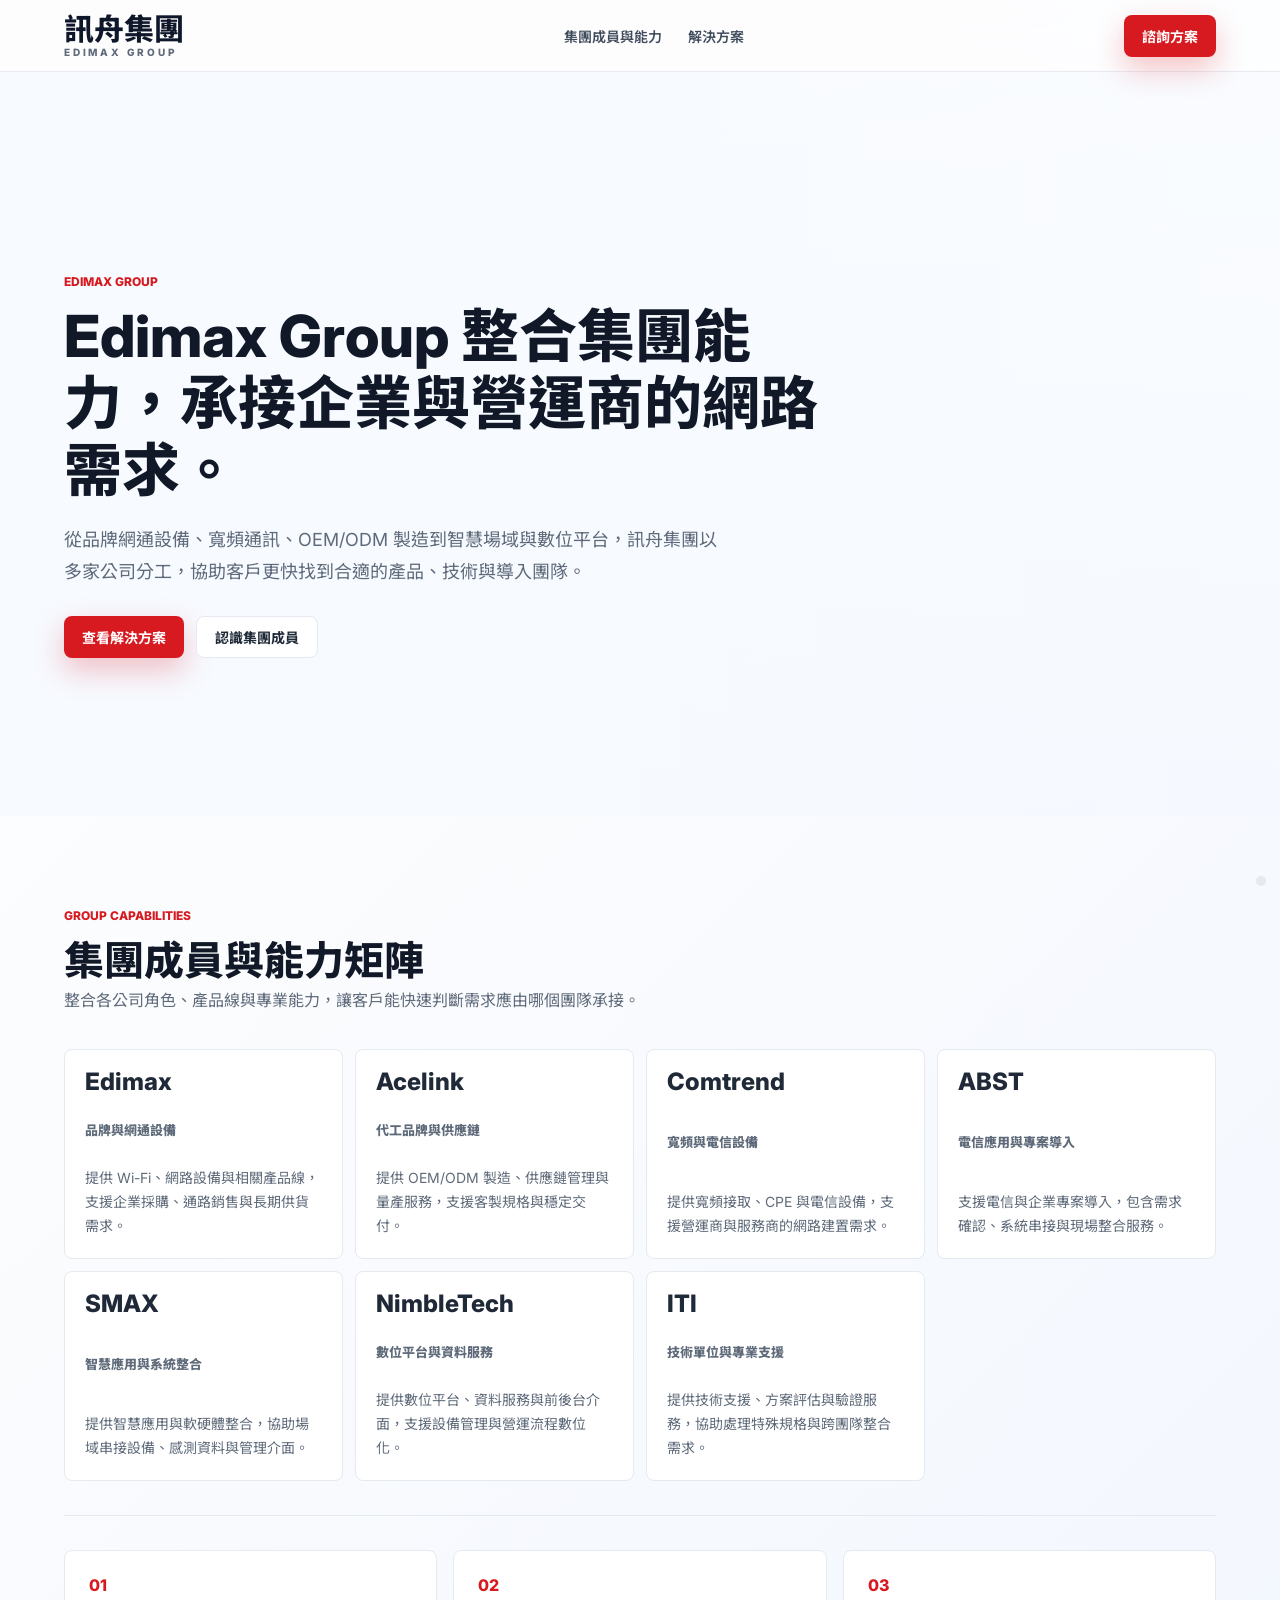
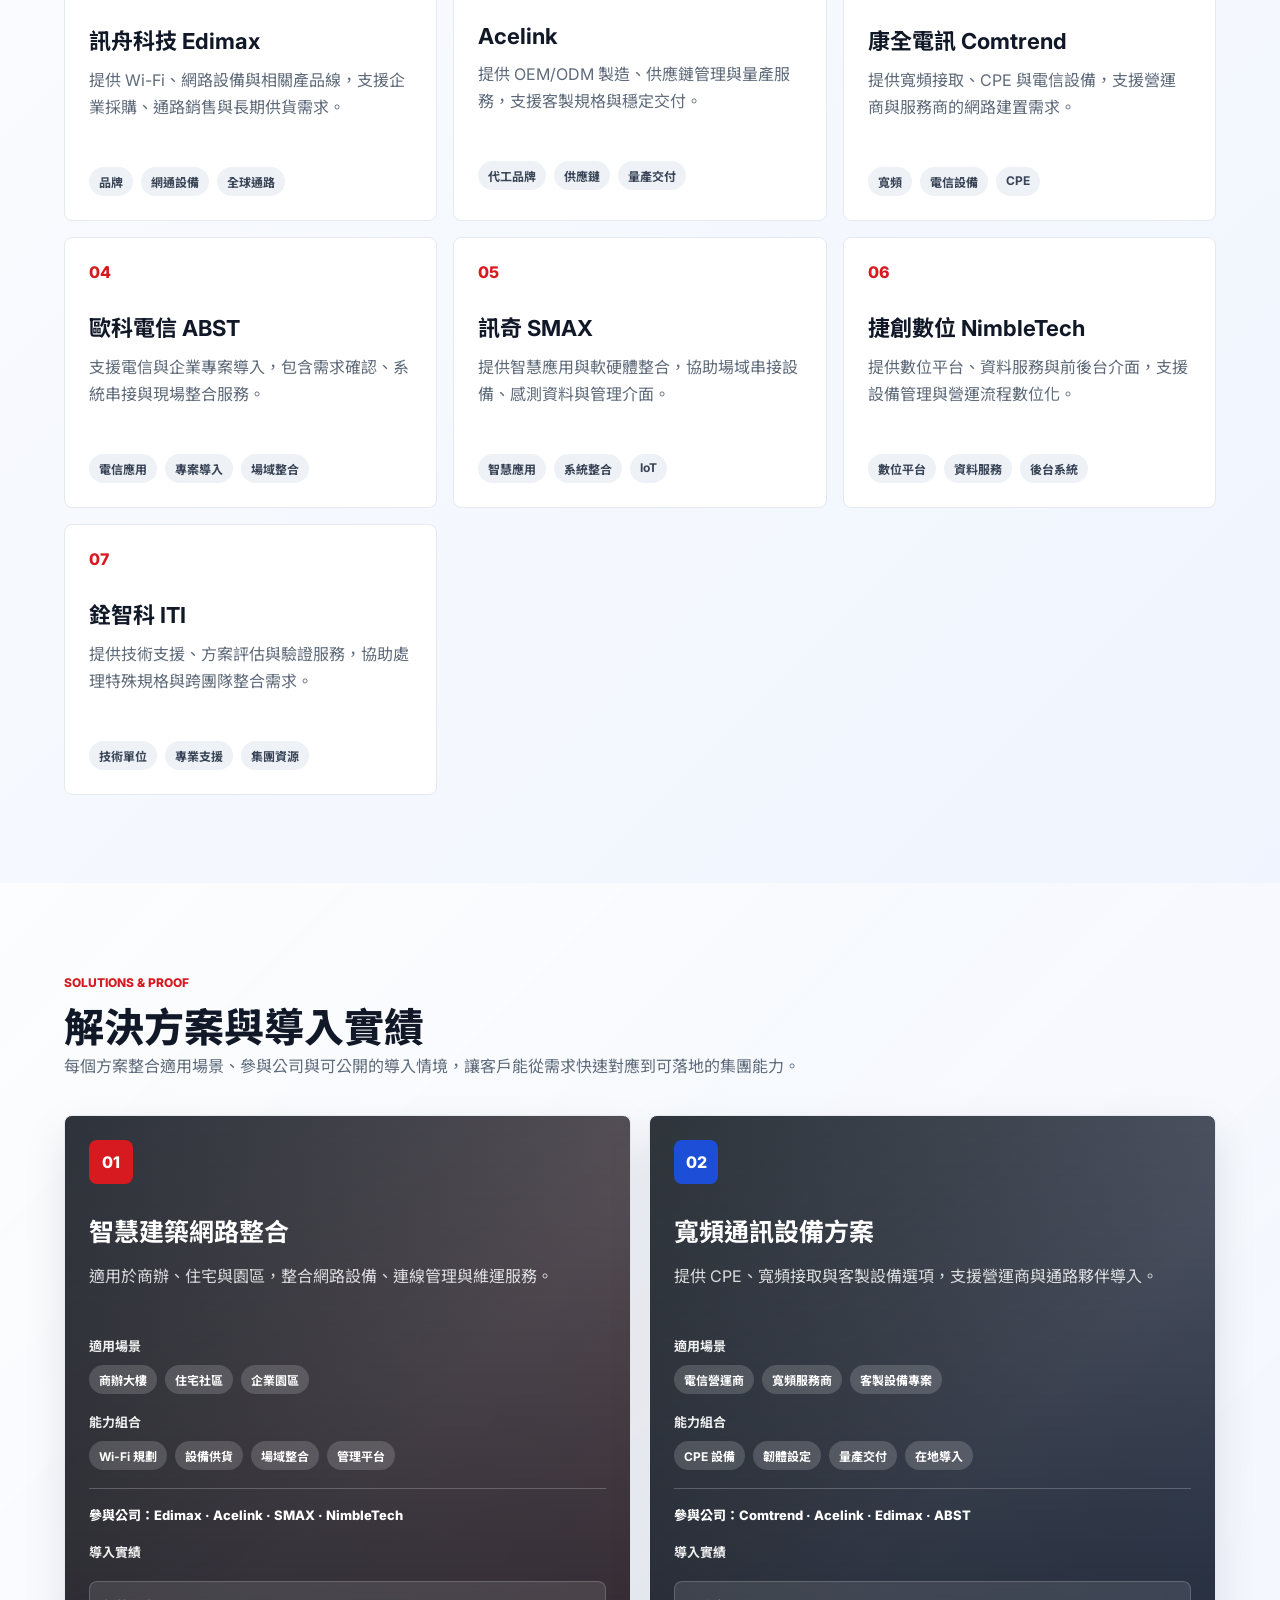
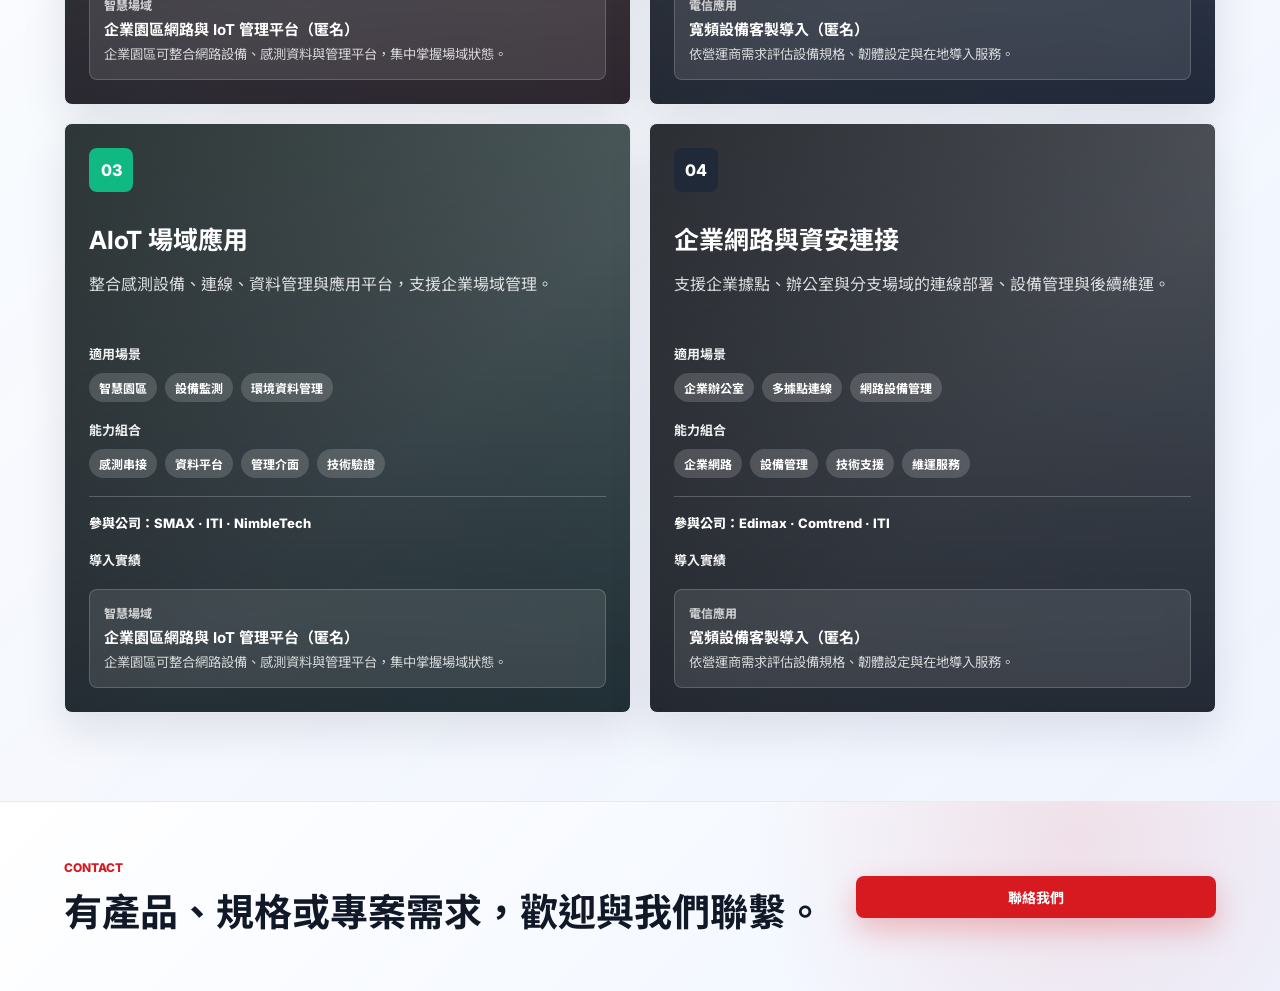
==== commit 32ea1a47: "Update GitHub Pages group site CMS prototype" ====
--- a/index.html
+++ b/index.html
@@ -19,10 +19,8 @@
         <span class="brand-submark">EDIMAX GROUP</span>
       </a>
       <nav class="main-nav" aria-label="主要導覽">
-        <a href="#matrix">服務團隊</a>
+        <a href="#companies">集團成員與能力</a>
         <a href="#solutions">解決方案</a>
-        <a href="#cases">導入情境</a>
-        <a href="#companies">合作夥伴</a>
       </nav>
       <a class="header-action" href="#contact">諮詢方案</a>
     </header>
@@ -31,58 +29,45 @@
     <main id="top">
       <section class="hero">
         <div class="hero-copy">
-          <span class="eyebrow">Networks, Devices and Services</span>
-          <h1>為企業、建案與營運商規劃穩定的網路連線。</h1>
-          <p>
-            涵蓋 Wi-Fi、寬頻設備、OEM/ODM 與智慧場域應用，支援產品規格、供貨方式與導入服務評估。
+          <span id="heroEyebrow" class="eyebrow">Edimax Group</span>
+          <h1 id="heroTitle">Edimax Group 整合集團能力，承接企業與營運商的網路需求。</h1>
+          <p id="heroSummary">
+            從品牌網通設備、寬頻通訊、OEM/ODM 製造到智慧場域與數位平台，訊舟集團以多家公司分工，協助客戶更快找到合適的產品、技術與導入團隊。
           </p>
           <div class="hero-actions">
-            <a class="primary-button" href="#solutions">查看解決方案</a>
-            <a class="secondary-button" href="#matrix">瀏覽服務團隊</a>
+            <a id="primaryCta" class="primary-button" href="#solutions">查看解決方案</a>
+            <a id="secondaryCta" class="secondary-button" href="#companies">認識集團成員</a>
           </div>
         </div>
       </section>
 
-      <section id="matrix" class="section">
+      <section id="companies" class="section muted">
         <div class="section-heading compact">
-          <span class="eyebrow">Service Teams</span>
-          <h2>依需求找到對應團隊</h2>
-          <p>品牌產品、製造供貨、寬頻通訊、系統整合與數位平台，由不同團隊提供專業支援。</p>
+          <span id="companiesEyebrow" class="eyebrow">Group Capabilities</span>
+          <h2 id="companiesTitle">集團成員與能力矩陣</h2>
+          <p id="companiesSummary">整合各公司角色、產品線與專業能力，讓客戶能快速判斷需求應由哪個團隊承接。</p>
         </div>
-        <div id="companyMatrix" class="matrix-grid" aria-live="polite"></div>
+        <div id="companyLinks" class="company-links" aria-live="polite"></div>
+        <div id="matrix" class="matrix-block">
+          <div id="companyMatrix" class="matrix-grid" aria-live="polite"></div>
+        </div>
       </section>
 
       <section id="solutions" class="section muted">
         <div class="section-heading compact">
-          <span class="eyebrow">Solutions by Scenario</span>
-          <h2>依場景選擇解決方案</h2>
-          <p>涵蓋建築網路、寬頻設備、AIoT 與企業多據點連線，整理設備、平台與導入需求。</p>
+          <span id="solutionsEyebrow" class="eyebrow">Solutions & Proof</span>
+          <h2 id="solutionsTitle">解決方案與導入實績</h2>
+          <p id="solutionsSummary">
+            每個方案整合適用場景、參與公司與可公開的導入情境，讓客戶能從需求快速對應到可落地的集團能力。
+          </p>
         </div>
         <div id="solutionGrid" class="solution-grid" aria-live="polite"></div>
       </section>
 
-      <section id="cases" class="section">
-        <div class="section-heading compact">
-          <span class="eyebrow">Use Cases</span>
-          <h2>參考相近的導入情境</h2>
-          <p>了解不同場域如何搭配設備、平台與服務，作為規劃新專案時的參考。</p>
-        </div>
-        <div id="caseLayout" class="case-layout" aria-live="polite"></div>
-      </section>
-
-      <section id="companies" class="section muted">
-        <div class="section-heading compact">
-          <span class="eyebrow">Group Companies</span>
-          <h2>認識訊舟集團旗下團隊</h2>
-          <p>依產品線與服務內容找到相關公司，進一步了解品牌、製造、通訊與平台服務。</p>
-        </div>
-        <div id="companyLinks" class="company-links" aria-live="polite"></div>
-      </section>
-
       <section id="contact" class="contact-band">
         <div>
-          <span class="eyebrow">Contact</span>
-          <h2>有產品、規格或專案需求，歡迎與我們聯繫。</h2>
+          <span id="contactEyebrow" class="eyebrow">Contact</span>
+          <h2 id="contactTitle">有產品、規格或專案需求，歡迎與我們聯繫。</h2>
         </div>
         <div id="contactLinks" class="contact-links" aria-live="polite"></div>
       </section>
--- a/styles.css
+++ b/styles.css
@@ -18,6 +18,10 @@
   box-sizing: border-box;
 }
 
+[hidden] {
+  display: none !important;
+}
+
 html {
   scroll-behavior: smooth;
 }
@@ -257,6 +261,12 @@
   gap: 16px;
 }
 
+.matrix-block {
+  margin-top: 34px;
+  padding-top: 34px;
+  border-top: 1px solid var(--line);
+}
+
 .company-card,
 .solution-card,
 .case-card {
@@ -314,6 +324,11 @@
   font-weight: 700;
 }
 
+.tag-row.light span {
+  color: #ffffff;
+  background: rgba(255, 255, 255, 0.16);
+}
+
 .featured .tag-row span {
   color: #ffffff;
   background: rgba(255, 255, 255, 0.16);
@@ -321,8 +336,8 @@
 
 .solution-grid {
   display: grid;
-  grid-template-columns: repeat(4, minmax(0, 1fr));
-  gap: 16px;
+  grid-template-columns: repeat(2, minmax(0, 1fr));
+  gap: 18px;
   margin-top: 32px;
 }
 
@@ -330,7 +345,9 @@
   position: relative;
   isolation: isolate;
   overflow: hidden;
-  min-height: 300px;
+  display: grid;
+  align-content: space-between;
+  min-height: 520px;
   padding: 24px;
   color: #ffffff;
   background:
@@ -380,9 +397,8 @@
 }
 
 .solution-card h3 {
-  min-height: 58px;
   margin-bottom: 12px;
-  font-size: 21px;
+  font-size: 25px;
   line-height: 1.35;
 }
 
@@ -391,13 +407,70 @@
   line-height: 1.75;
 }
 
+.solution-card-main {
+  max-width: 680px;
+}
+
+.solution-detail {
+  display: grid;
+  gap: 18px;
+  margin-top: 30px;
+}
+
+.solution-detail strong,
+.related-cases > strong {
+  display: block;
+  margin-bottom: 10px;
+  color: rgba(255, 255, 255, 0.92);
+  font-size: 13px;
+}
+
 .participants {
-  margin-top: 20px;
+  margin-top: 0;
   padding-top: 16px;
   border-top: 1px solid rgba(255, 255, 255, 0.22);
   color: #ffffff;
   font-size: 13px;
   font-weight: 800;
+}
+
+.related-cases {
+  display: grid;
+  gap: 10px;
+}
+
+.related-cases.empty {
+  padding: 12px 0 0;
+  border-top: 1px solid rgba(255, 255, 255, 0.18);
+  color: rgba(255, 255, 255, 0.72);
+  font-size: 13px;
+  font-weight: 700;
+}
+
+.related-case {
+  display: grid;
+  gap: 5px;
+  padding: 14px;
+  border: 1px solid rgba(255, 255, 255, 0.18);
+  border-radius: 8px;
+  background: rgba(255, 255, 255, 0.1);
+  backdrop-filter: blur(10px);
+}
+
+.related-case span {
+  color: rgba(255, 255, 255, 0.72);
+  font-size: 12px;
+  font-weight: 800;
+}
+
+.related-case b {
+  color: #ffffff;
+  font-size: 15px;
+}
+
+.related-case small {
+  color: rgba(255, 255, 255, 0.78);
+  line-height: 1.6;
 }
 
 .case-layout {
@@ -495,11 +568,11 @@
 .company-links > span {
   display: flex;
   flex-direction: column;
-  align-items: center;
-  justify-content: center;
+  align-items: flex-start;
+  justify-content: space-between;
   gap: 12px;
-  min-height: 132px;
-  padding: 18px 12px;
+  min-height: 210px;
+  padding: 20px;
   border: 1px solid var(--line);
   border-radius: 8px;
   background: #ffffff;
@@ -514,8 +587,14 @@
 .company-links small {
   color: var(--muted);
   font-size: 13px;
-  font-weight: 700;
-  text-align: center;
+  font-weight: 800;
+}
+
+.company-links a > span,
+.company-links > span > span {
+  color: var(--muted);
+  font-size: 14px;
+  line-height: 1.7;
 }
 
 .brand-wordmark {
@@ -523,6 +602,72 @@
   font-size: 24px;
   font-weight: 800;
   line-height: 1;
+}
+
+.auth-section {
+  display: grid;
+  min-height: calc(100vh - 83px);
+  place-items: center;
+  padding: 48px 20px;
+  background:
+    linear-gradient(135deg, rgba(255, 255, 255, 0.9), rgba(238, 244, 255, 0.9)),
+    var(--soft);
+}
+
+.auth-card {
+  display: grid;
+  gap: 16px;
+  width: min(100%, 440px);
+  padding: 30px;
+  border: 1px solid var(--line);
+  border-radius: 8px;
+  background: #ffffff;
+  box-shadow: var(--shadow);
+}
+
+.auth-card h1 {
+  margin-bottom: 0;
+  font-size: 30px;
+}
+
+.auth-card p {
+  margin-bottom: 4px;
+  color: var(--muted);
+  line-height: 1.7;
+}
+
+.auth-card label,
+.account-form label {
+  display: grid;
+  gap: 7px;
+  color: #4b5565;
+  font-size: 13px;
+  font-weight: 800;
+}
+
+.auth-card input,
+.account-form input,
+.account-form select {
+  width: 100%;
+  min-height: 42px;
+  padding: 9px 11px;
+  border: 1px solid var(--line);
+  border-radius: 8px;
+  color: var(--ink);
+  background: #ffffff;
+  font: inherit;
+}
+
+.auth-card button,
+.account-form button {
+  min-height: 42px;
+  border: 0;
+  border-radius: 8px;
+  color: #ffffff;
+  background: var(--brand-red);
+  font: inherit;
+  font-weight: 800;
+  cursor: pointer;
 }
 
 .admin-section {
@@ -598,6 +743,20 @@
   font-size: 14px;
 }
 
+.admin-account-actions {
+  display: flex;
+  flex-wrap: wrap;
+  gap: 8px;
+  align-items: center;
+  justify-content: flex-end;
+}
+
+.admin-account-actions #currentUserLabel {
+  margin: 0 6px 0 0;
+  font-size: 12px;
+  font-weight: 700;
+}
+
 .admin-topbar button,
 .form-actions button,
 .row-actions button {
@@ -704,7 +863,8 @@
 }
 
 .form-actions .ghost-button,
-.row-actions button {
+.row-actions button,
+.admin-account-actions .ghost-button {
   color: var(--deep);
   border: 1px solid var(--line);
   background: #ffffff;
@@ -801,6 +961,100 @@
   color: var(--muted);
   background: #ffffff;
   font-weight: 700;
+}
+
+.account-dialog {
+  width: min(760px, calc(100% - 32px));
+  max-height: calc(100vh - 48px);
+  padding: 24px;
+  border: 1px solid var(--line);
+  border-radius: 8px;
+  color: var(--ink);
+  background: #ffffff;
+  box-shadow: 0 28px 80px rgba(17, 24, 39, 0.22);
+}
+
+.account-dialog::backdrop {
+  background: rgba(17, 24, 39, 0.46);
+}
+
+.dialog-heading {
+  display: flex;
+  justify-content: space-between;
+  gap: 20px;
+  align-items: start;
+  margin-bottom: 20px;
+}
+
+.dialog-heading h2 {
+  margin-bottom: 0;
+}
+
+.icon-button {
+  width: 38px;
+  height: 38px;
+  border: 1px solid var(--line);
+  border-radius: 8px;
+  color: var(--deep);
+  background: #ffffff;
+  font-size: 22px;
+  cursor: pointer;
+}
+
+.account-form {
+  display: grid;
+  grid-template-columns: repeat(2, minmax(0, 1fr));
+  gap: 14px;
+  padding-bottom: 20px;
+  border-bottom: 1px solid var(--line);
+}
+
+.account-form .form-message,
+.account-form button {
+  grid-column: 1 / -1;
+}
+
+.account-rows {
+  display: grid;
+  gap: 10px;
+  margin-top: 20px;
+}
+
+.account-row {
+  display: grid;
+  grid-template-columns: 1fr auto auto;
+  gap: 14px;
+  align-items: center;
+  padding: 14px;
+  border: 1px solid var(--line);
+  border-radius: 8px;
+}
+
+.account-row strong,
+.account-row small {
+  display: block;
+}
+
+.account-row small {
+  margin-top: 5px;
+  color: var(--muted);
+}
+
+.account-row button {
+  min-height: 36px;
+  padding: 0 12px;
+  border: 1px solid var(--line);
+  border-radius: 8px;
+  color: var(--deep);
+  background: #ffffff;
+  font: inherit;
+  font-weight: 700;
+  cursor: pointer;
+}
+
+.account-row button:disabled {
+  cursor: not-allowed;
+  opacity: 0.45;
 }
 
 .contact-band {
@@ -827,6 +1081,34 @@
   color: var(--brand-red);
 }
 
+.contact-links {
+  display: grid;
+  gap: 10px;
+  width: min(100%, 360px);
+}
+
+.contact-email {
+  display: grid;
+  gap: 4px;
+  padding: 14px 16px;
+  border: 1px solid rgba(215, 25, 32, 0.2);
+  border-radius: 8px;
+  color: var(--deep);
+  background: #ffffff;
+  box-shadow: 0 12px 30px rgba(17, 24, 39, 0.06);
+}
+
+.contact-email strong {
+  font-size: 14px;
+}
+
+.contact-email span {
+  color: var(--brand-red);
+  font-size: 13px;
+  font-weight: 700;
+  overflow-wrap: anywhere;
+}
+
 @media (max-width: 1100px) {
   .site-header {
     grid-template-columns: 1fr auto;
@@ -922,8 +1204,19 @@
   }
 
   .admin-workspace,
-  .form-grid {
+  .form-grid,
+  .account-form,
+  .account-row {
     grid-template-columns: 1fr;
+  }
+
+  .admin-topbar {
+    align-items: stretch;
+    flex-direction: column;
+  }
+
+  .admin-account-actions {
+    justify-content: flex-start;
   }
 
   .admin-menu button {
@@ -938,4 +1231,8 @@
     display: grid;
     padding: 44px 16px;
   }
-}
+
+  .contact-links {
+    width: 100%;
+  }
+}
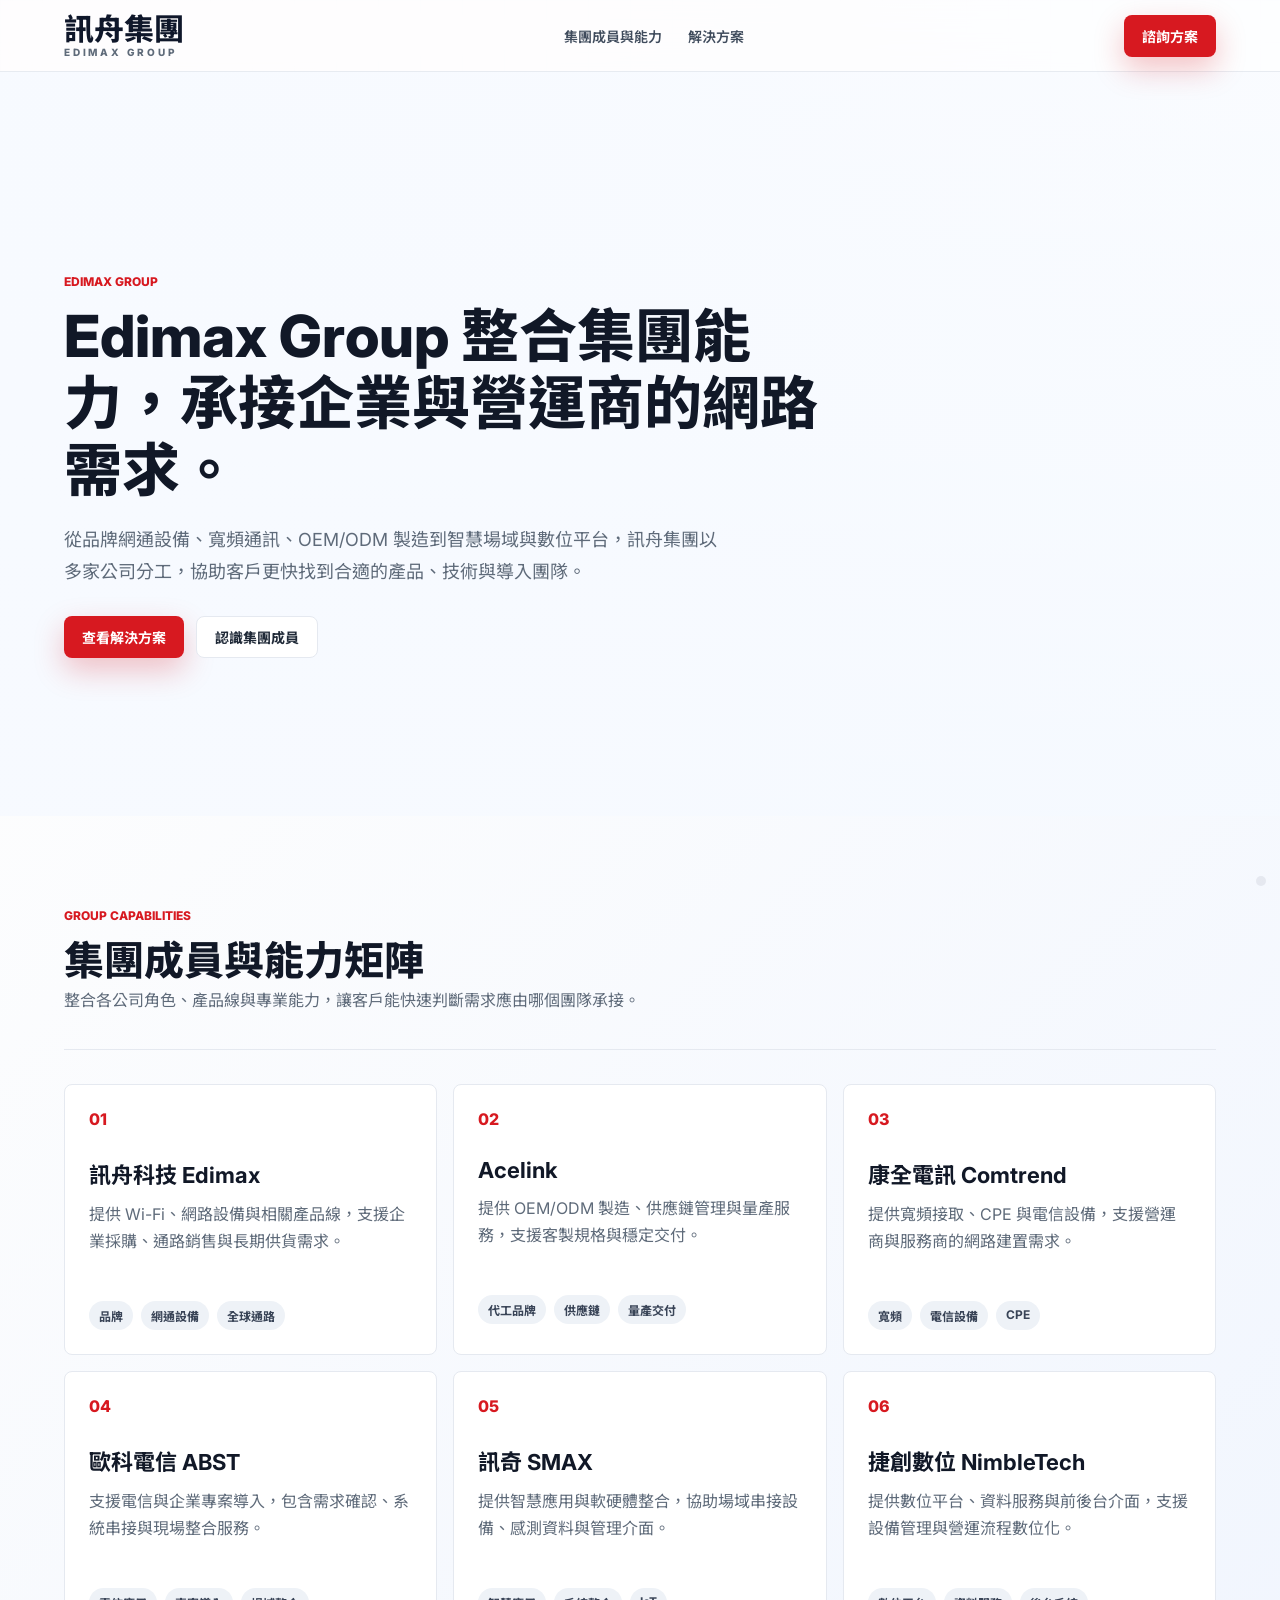
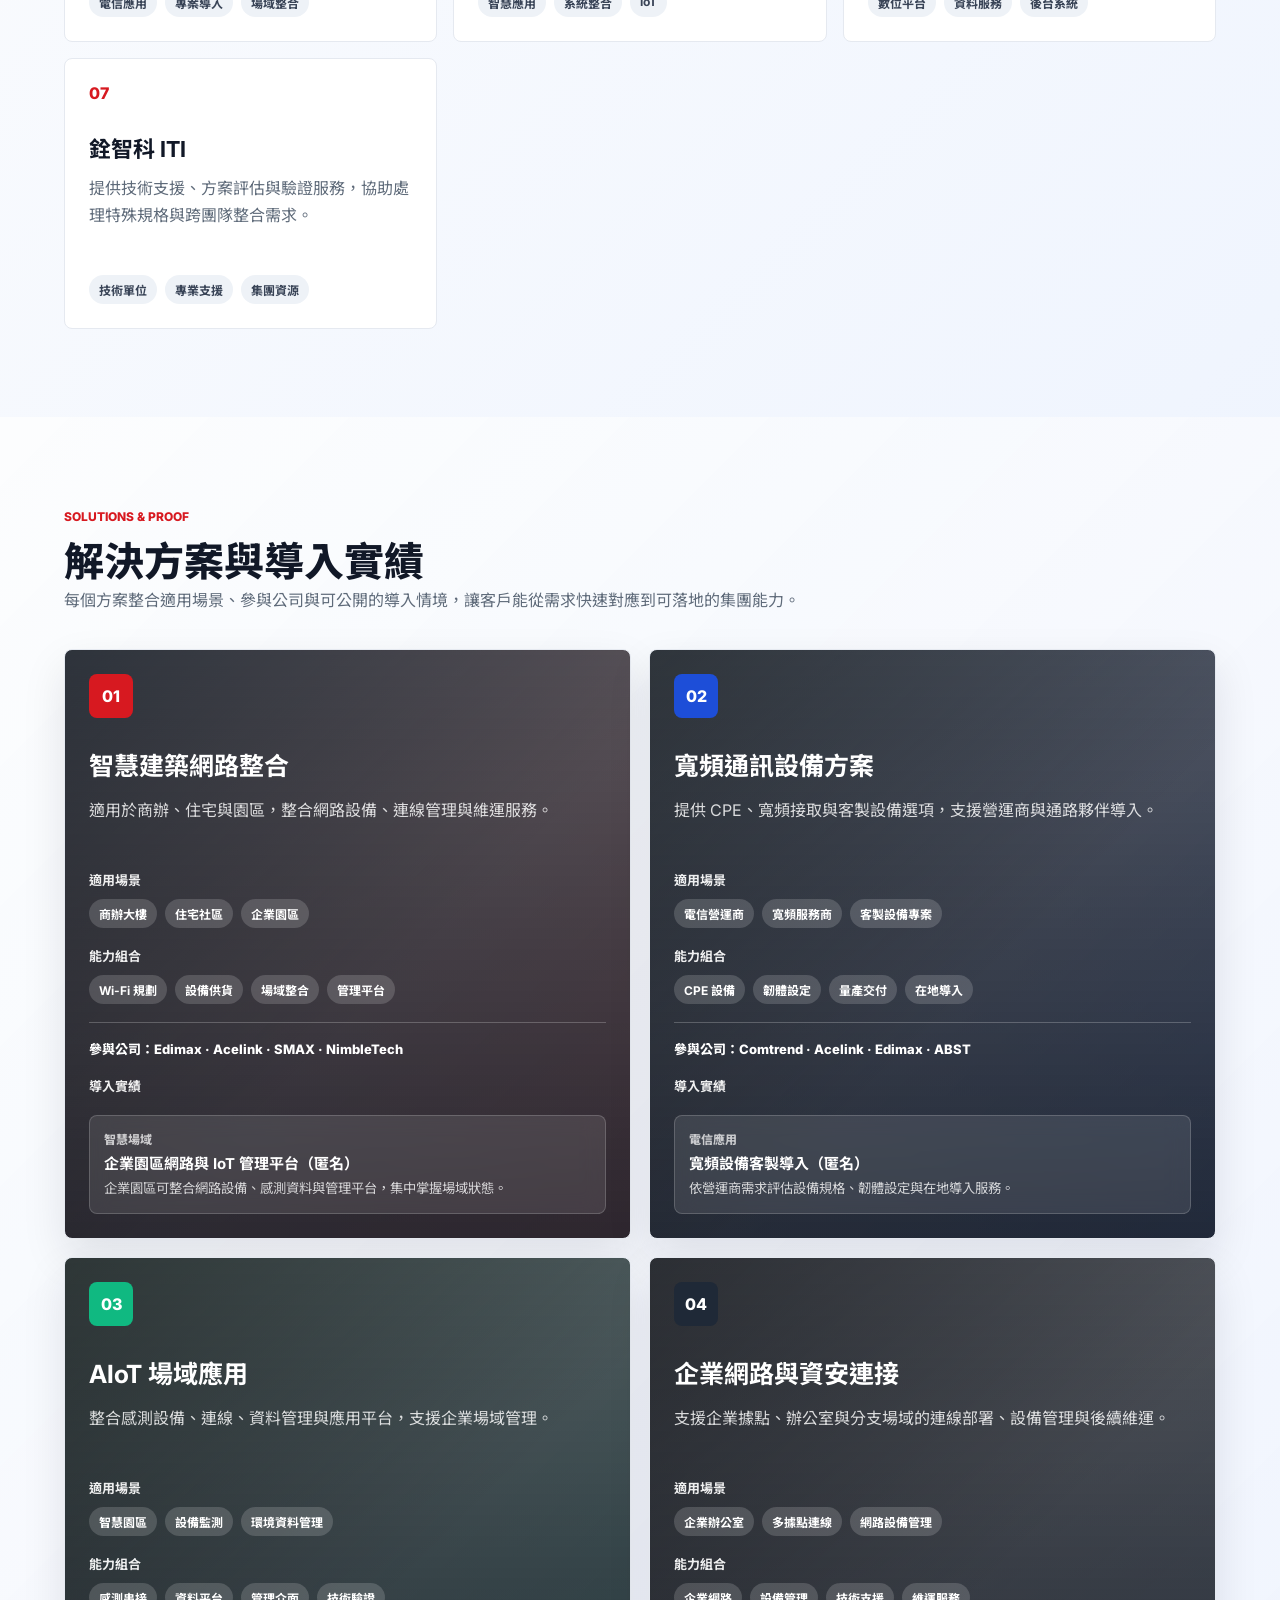
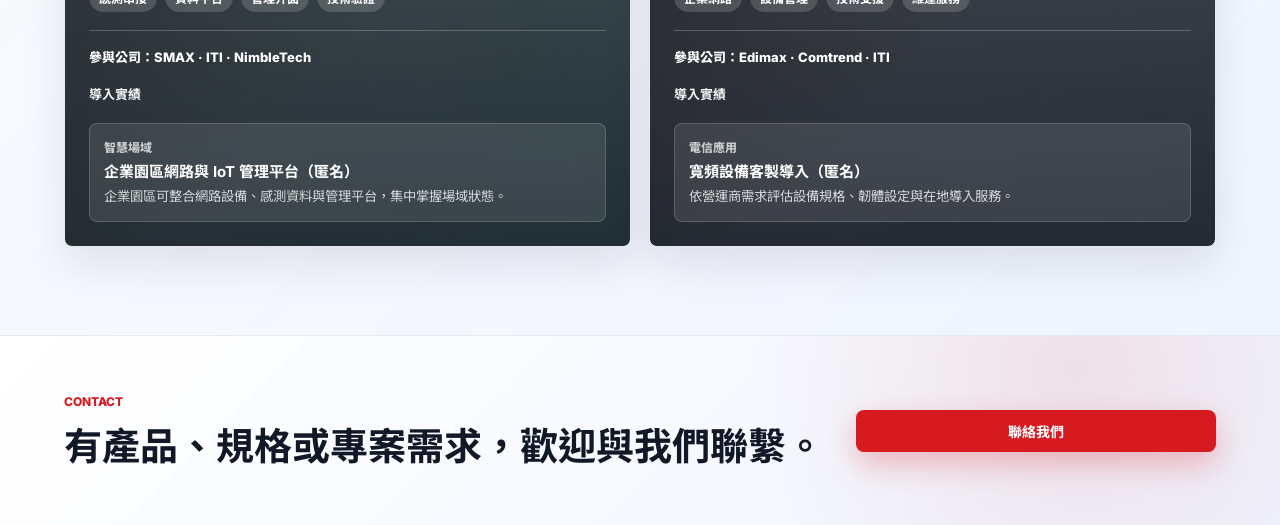
==== commit 9c74997b: "Remove duplicate company capability cards" ====
--- a/index.html
+++ b/index.html
@@ -47,7 +47,6 @@
           <h2 id="companiesTitle">集團成員與能力矩陣</h2>
           <p id="companiesSummary">整合各公司角色、產品線與專業能力，讓客戶能快速判斷需求應由哪個團隊承接。</p>
         </div>
-        <div id="companyLinks" class="company-links" aria-live="polite"></div>
         <div id="matrix" class="matrix-block">
           <div id="companyMatrix" class="matrix-grid" aria-live="polite"></div>
         </div>
--- a/styles.css
+++ b/styles.css
@@ -557,46 +557,6 @@
   gap: 16px;
 }
 
-.company-links {
-  display: grid;
-  grid-template-columns: repeat(4, minmax(0, 1fr));
-  gap: 12px;
-  margin-top: 30px;
-}
-
-.company-links > a,
-.company-links > span {
-  display: flex;
-  flex-direction: column;
-  align-items: flex-start;
-  justify-content: space-between;
-  gap: 12px;
-  min-height: 210px;
-  padding: 20px;
-  border: 1px solid var(--line);
-  border-radius: 8px;
-  background: #ffffff;
-  color: var(--deep);
-}
-
-.company-links a:hover {
-  border-color: rgba(215, 25, 32, 0.35);
-  box-shadow: 0 16px 42px rgba(17, 24, 39, 0.08);
-}
-
-.company-links small {
-  color: var(--muted);
-  font-size: 13px;
-  font-weight: 800;
-}
-
-.company-links a > span,
-.company-links > span > span {
-  color: var(--muted);
-  font-size: 14px;
-  line-height: 1.7;
-}
-
 .brand-wordmark {
   color: var(--deep);
   font-size: 24px;
@@ -1129,9 +1089,6 @@
     grid-template-columns: repeat(2, minmax(0, 1fr));
   }
 
-  .company-links {
-    grid-template-columns: repeat(2, minmax(0, 1fr));
-  }
 }
 
 @media (max-width: 720px) {
@@ -1170,7 +1127,6 @@
 
   .solution-grid,
   .matrix-grid,
-  .company-links,
   .admin-shell,
   .admin-row {
     grid-template-columns: 1fr;
